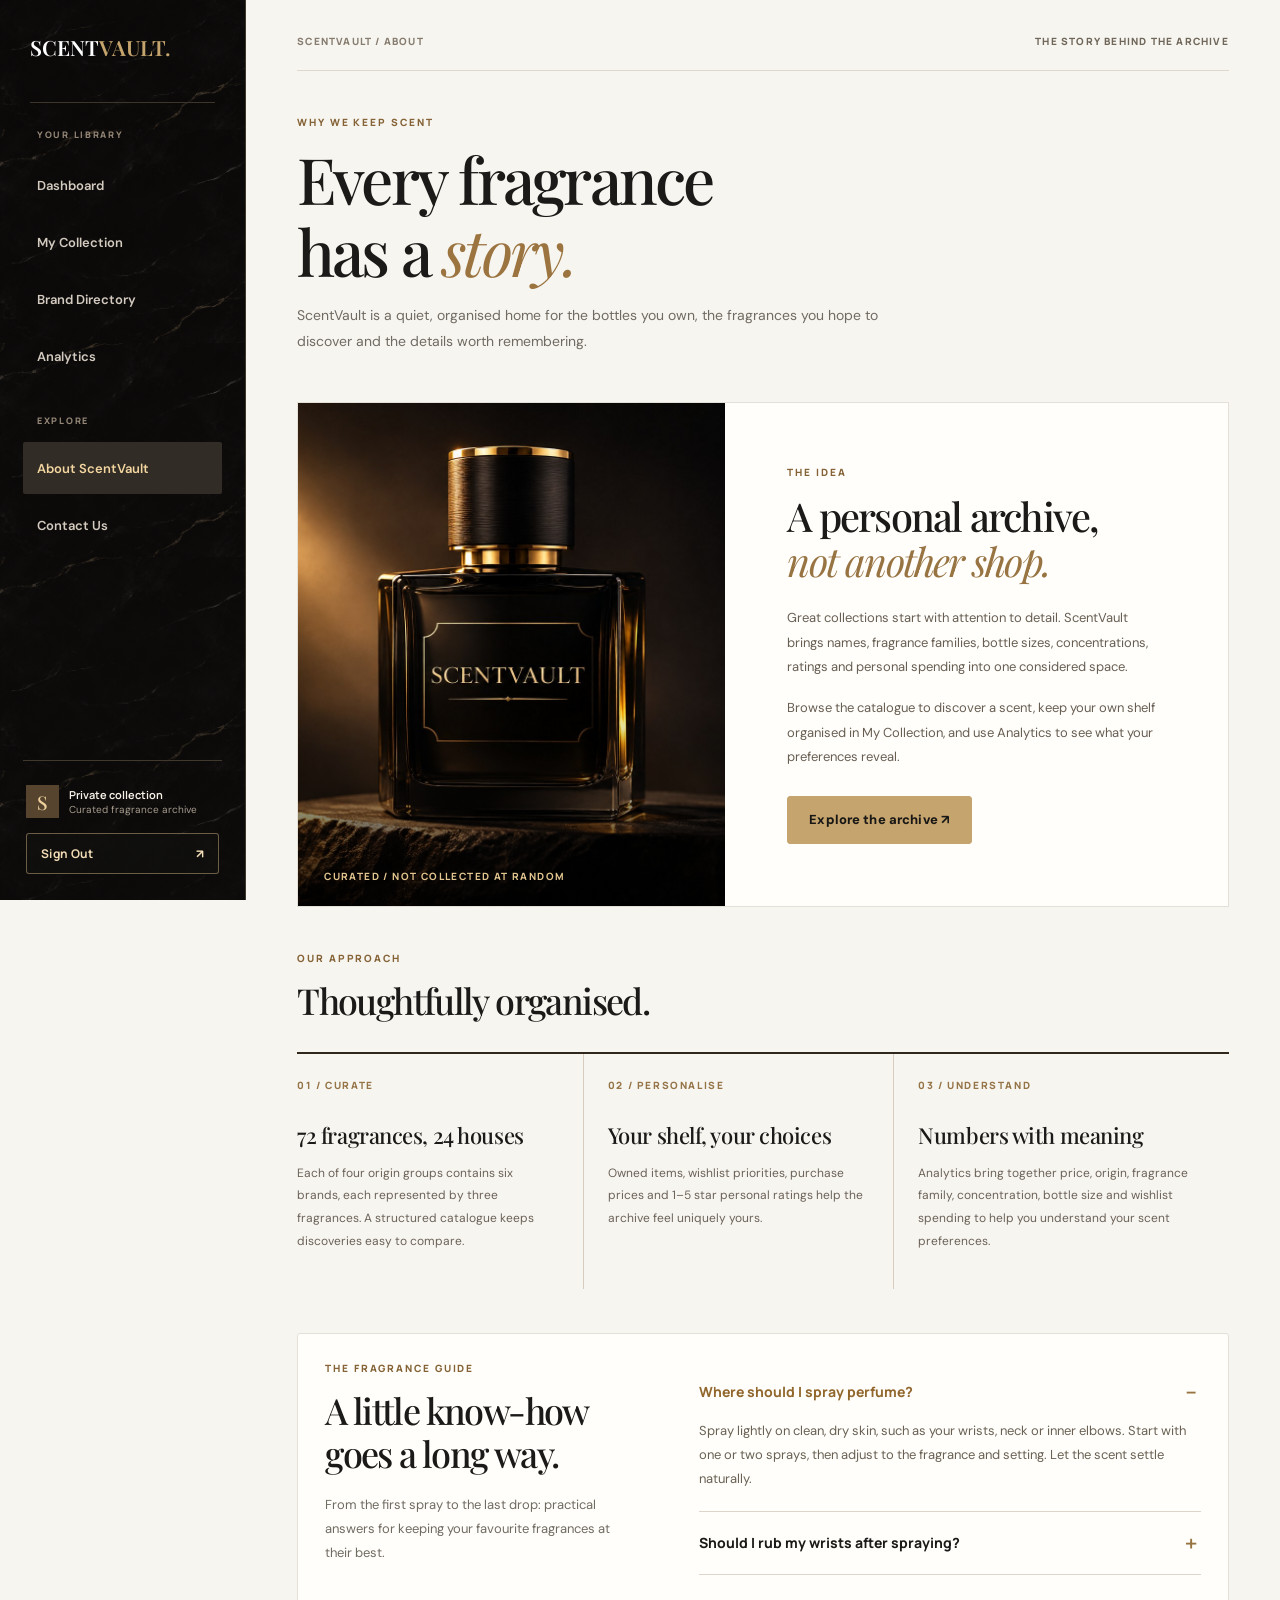
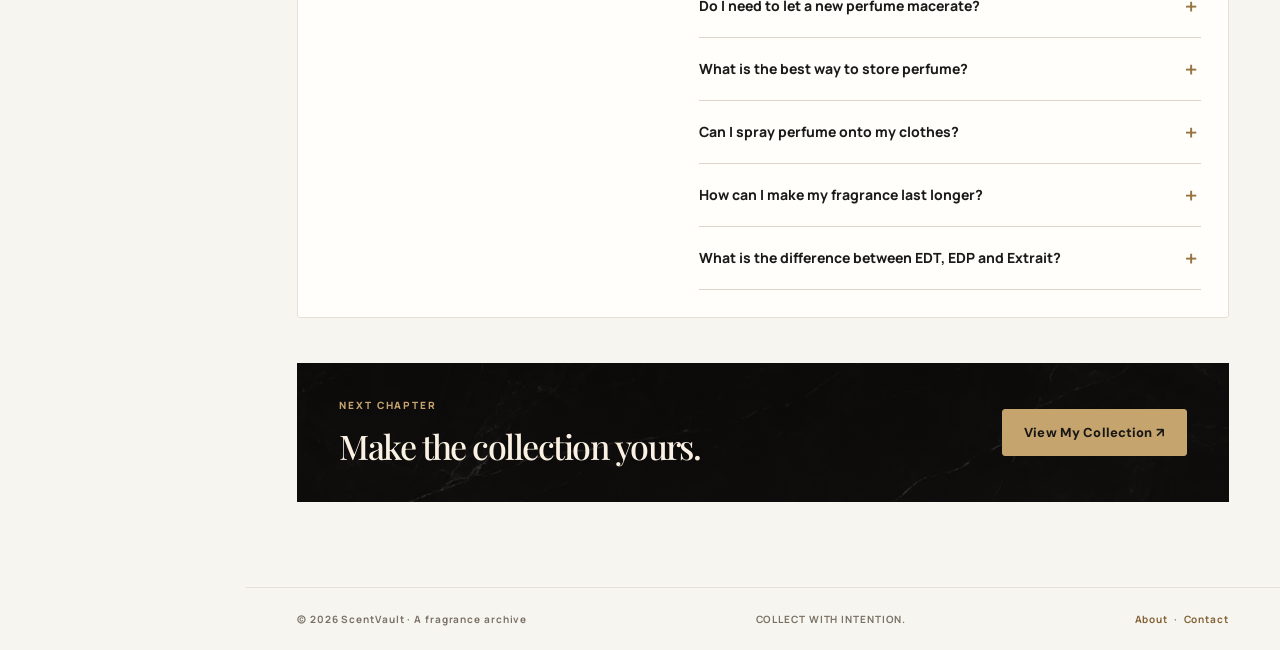
==== about.html @ b0b689ab "Fix GitHub Pages file structure." ====
<!doctype html>
<html lang="en">
<head>
  <meta charset="utf-8">
  <meta name="viewport" content="width=device-width, initial-scale=1">
  <meta name="description" content="Discover ScentVault, explore your fragrance collection and learn practical perfume care tips.">
  <meta name="theme-color" content="#1c1b19">
  <title>About ScentVault | A Personal Fragrance Archive</title>
  <link rel="icon" type="image/svg+xml" href="assets/favicon.svg">
  <link rel="preconnect" href="https://fonts.googleapis.com">
  <link rel="preconnect" href="https://fonts.gstatic.com" crossorigin>
  <link href="https://fonts.googleapis.com/css2?family=DM+Sans:wght@400;500;600;700&family=Manrope:wght@400;500;600;700;800&family=Playfair+Display:wght@400;500;600;700&display=swap" rel="stylesheet">
  <!-- Bootstrap 5: responsive grid, forms, spacing and accessibility utilities. -->
  <link href="css/vendor/bootstrap.min.css" rel="stylesheet">
  <link href="css/style.css?v=2.0-refined" rel="stylesheet">
</head>
<body><div id="siteHeader"></div><main class="site-main" id="main-content">
<div class="topline"><span>SCENTVAULT / ABOUT</span><span class="topline-right">THE STORY BEHIND THE ARCHIVE</span></div>
<header class="page-intro about-intro"><p class="eyebrow">WHY WE KEEP SCENT</p><h1>Every fragrance<br>has a <em>story.</em></h1><p class="muted">ScentVault is a quiet, organised home for the bottles you own, the fragrances you hope to discover and the details worth remembering.</p></header>
<section class="about-editorial" aria-labelledby="aboutMission"><div class="about-photo"><img src="assets/images/scentvault-branded-bottle.jpg" alt="Black luxury perfume bottle with the SCENTVAULT gold insignia" loading="lazy"><span>CURATED / NOT COLLECTED AT RANDOM</span></div><div class="about-story"><p class="eyebrow">THE IDEA</p><h2 id="aboutMission">A personal archive,<br><em>not another shop.</em></h2><p>Great collections start with attention to detail. ScentVault brings names, fragrance families, bottle sizes, concentrations, ratings and personal spending into one considered space.</p><p>Browse the catalogue to discover a scent, keep your own shelf organised in My Collection, and use Analytics to see what your preferences reveal.</p><a href="collection.html#catalogue" class="btn btn-gold">Explore the archive ↗</a></div></section>
<section class="section-space" aria-labelledby="methodHeading"><div class="section-heading"><div><p class="eyebrow">OUR APPROACH</p><h2 id="methodHeading">Thoughtfully organised.</h2></div></div><div class="method-grid"><article><span>01 / CURATE</span><h3>72 fragrances, 24 houses</h3><p>Each of four origin groups contains six brands, each represented by three fragrances. A structured catalogue keeps discoveries easy to compare.</p></article><article><span>02 / PERSONALISE</span><h3>Your shelf, your choices</h3><p>Owned items, wishlist priorities, purchase prices and 1–5 star personal ratings help the archive feel uniquely yours.</p></article><article><span>03 / UNDERSTAND</span><h3>Numbers with meaning</h3><p>Analytics bring together price, origin, fragrance family, concentration, bottle size and wishlist spending to help you understand your scent preferences.</p></article></div></section>
<!-- Practical fragrance-care FAQ: native details/summary supports mouse, touch and keyboard. -->
<section class="section-space" aria-labelledby="faqHeading">
  <article class="surface-card about-faq">
    <div class="faq-intro">
      <p class="eyebrow">THE FRAGRANCE GUIDE</p>
      <h2 id="faqHeading">A little know-how goes a long way.</h2>
      <p class="muted faq-description">From the first spray to the last drop: practical answers for keeping your favourite fragrances at their best.</p>
    </div>
    <div class="faq-items">
      <details name="scentvault-faq" open><summary>Where should I spray perfume?</summary><p>Spray lightly on clean, dry skin, such as your wrists, neck or inner elbows. Start with one or two sprays, then adjust to the fragrance and setting. Let the scent settle naturally.</p></details>
      <details name="scentvault-faq"><summary>Should I rub my wrists after spraying?</summary><p>No need. Let the fragrance air-dry instead of rubbing your wrists together. This is a simple way to enjoy how the notes develop on your skin.</p></details>
      <details name="scentvault-faq"><summary>Do I need to let a new perfume macerate?</summary><p>Usually not. Maceration is generally a controlled step during perfume production, not something every finished bottle needs at home. Resting a bottle is optional and does not guarantee stronger projection or longer wear.</p></details>
      <details name="scentvault-faq"><summary>What is the best way to store perfume?</summary><p>Keep the bottle tightly closed in a cool, dry and dark place, such as a drawer or wardrobe. Avoid direct sunlight, hot cars, bathroom humidity and frequent temperature changes.</p></details>
      <details name="scentvault-faq"><summary>Can I spray perfume onto my clothes?</summary><p>You can, but test an inconspicuous area first. Some formulas can stain fabrics, so avoid spraying delicate materials such as silk or leather. Follow the garment care instructions.</p></details>
      <details name="scentvault-faq"><summary>How can I make my fragrance last longer?</summary><p>Apply an unscented moisturiser first, allow it to absorb, then spray your usual pulse points. Wear time varies with the formula, your skin and the weather, so reapply sparingly if needed.</p></details>
      <details name="scentvault-faq"><summary>What is the difference between EDT, EDP and Extrait?</summary><p>These names generally indicate different fragrance concentrations. An Eau de Parfum or Extrait is not automatically better or longer-lasting than every Eau de Toilette; the full formula and how it wears on your skin matter too.</p></details>
    </div>
  </article>
</section>
<section class="about-cta"><div><p class="eyebrow text-gold">NEXT CHAPTER</p><h2>Make the collection yours.</h2></div><a class="btn btn-gold" href="collection.html#owned">View My Collection ↗</a></section>
</main><div id="siteFooter"></div><script src="js/data.js?v=2.0-refined"></script><script src="js/app.js?v=2.0-refined"></script></body></html>
---- css/style.css ----
/* SCENTVAULT 1.3 — editorial interface built on Bootstrap 5.
   Design language: restrained ink, warm paper, brushed gold, strong typography.
   Desktop uses left-aligned directory navigation; mobile uses a reversible drawer.
   Breakpoints: 1200 (dense tables), 992 (sidebar), 680 (mobile cards). */
:root {
  --ink:#1b1a18; --ink-soft:#302b25; --paper:#f7f5f0; --surface:#fffefa;
  --gold:#c5a46d; --gold-dark:#856337; --gold-light:#ead8b4;
  --line:#e5e0d7; --muted:#706b62; --black:#171615;
  --serif:'Playfair Display',Georgia,serif;
  --sans:'DM Sans',Arial,sans-serif;
  --narrow:'Manrope','DM Sans',Arial,sans-serif;
  --sidebar:246px;
}
*,*::before,*::after {box-sizing:border-box}
html {scroll-behavior:smooth}
body {background:var(--paper);color:var(--ink);font:400 15px/1.6 var(--sans);margin:0;min-height:100vh}
::selection {background:#d6bc89;color:#161412}
h1,h2,h3,h4,p {margin-top:0}
h1,h2 {font-family:var(--serif);font-weight:500;letter-spacing:-.045em}
h3,h4 {font-family:var(--narrow);font-weight:750;letter-spacing:-.02em}
a {color:inherit;text-decoration:none}
a:hover {color:var(--gold-dark)}
button,input,select {font:inherit}
button {cursor:pointer}
img {max-width:100%}
:focus-visible {outline:3px solid var(--gold-dark)!important;outline-offset:3px}
.muted {color:var(--muted)!important}
.eyebrow {font:800 10px/1.5 var(--narrow);letter-spacing:.19em;color:var(--gold-dark);text-transform:uppercase;margin-bottom:13px}
.text-gold {color:var(--gold)}
.small {font-size:12px!important}
.brand {font:600 24px/1.1 var(--serif);letter-spacing:.045em;white-space:nowrap;color:var(--ink)}
.brand span,.brand i {color:var(--gold);font-style:normal}
.brand-light {color:#f9f5ea}
.btn-gold {background:var(--gold)!important;border:1px solid var(--gold)!important;color:#181715!important;border-radius:3px;padding:13px 21px;font-weight:800;font-size:13px;letter-spacing:.01em;transition:background .2s,transform .2s}
.btn-gold:hover {background:#dfc38e!important;transform:translateY(-1px)}
.btn-gold span {margin-left:18px}
.lux-input,.form-control,.form-select {background:#fff!important;border:1px solid #d8d1c6!important;border-radius:3px!important;color:var(--ink)!important;padding:12px 14px!important;font-size:13px!important;min-height:46px;box-shadow:none!important}
.lux-input::placeholder {color:#9b9489}
.lux-input:focus,.form-control:focus,.form-select:focus {border-color:var(--gold-dark)!important;box-shadow:0 0 0 3px rgba(197,164,109,.22)!important}
.form-label {font:800 10px/1.3 var(--narrow);color:#544c42;letter-spacing:.07em;display:block;margin-bottom:8px;text-transform:uppercase}
.text-link {font:750 12px/1.2 var(--narrow);color:var(--gold-dark)}
.text-link:hover {text-decoration:underline;color:#5d441f}

/* ---- Login: restrained editorial split; local original product photography ---- */
.login-body {background:var(--paper)}
.login-layout {display:grid;grid-template-columns:49% 51%;min-height:100dvh}
.login-visual {position:relative;background:#171512;color:#fff;min-height:680px;isolation:isolate;overflow:hidden;display:flex;justify-content:space-between;flex-direction:column;padding:38px clamp(28px,5.1vw,80px)}
.login-photograph {position:absolute;inset:0;width:100%;height:100%;object-fit:cover;object-position:49% 51%;z-index:-2}
.visual-shade {position:absolute;inset:0;z-index:-1;background:linear-gradient(180deg,rgba(12,11,10,.58),rgba(12,11,10,.02) 29%,rgba(12,11,10,.2) 62%,rgba(12,11,10,.94) 100%)}
.login-brand {font-size:25px;color:#fff;align-self:flex-start}
.login-brand:hover {color:#fff}
.login-visual-copy {max-width:540px;margin-top:auto;padding-top:330px}
.login-visual-copy .light-label {color:#e1c794}
.login-visual-copy h1 {font-size:clamp(43px,5.4vw,76px);line-height:1.08;letter-spacing:-.056em;margin-bottom:19px;text-shadow:0 3px 26px rgba(0,0,0,.25)}
.login-visual-copy h1 em {font-weight:400;color:#e8d3ac}
.login-visual-copy p:last-child {color:#e9e0d1;font-size:14px;margin:0}
.visual-footer {color:#d8cdbb;font:750 9px var(--narrow);letter-spacing:.17em;margin-top:47px}
.login-form-panel {display:flex;align-items:center;justify-content:center;padding:65px clamp(26px,7vw,110px);background:#f9f7f3}
.login-form-wrap {width:100%;max-width:420px}
.form-edition {display:block;text-align:right;font:800 10px var(--narrow);letter-spacing:.16em;color:#706453;margin-bottom:74px}
.login-form-wrap h2 {font-size:clamp(38px,3.8vw,60px);line-height:1.12;margin-bottom:16px}
.login-subtitle {color:#6a645b;line-height:1.8;max-width:330px;margin-bottom:35px;font-size:14px}
.password-field {position:relative}
.password-field input {padding-right:74px!important}
.show-password {border:0;background:transparent;color:#80602f;font:800 11px var(--narrow);position:absolute;right:13px;top:50%;transform:translateY(-50%)}
.login-submit {min-height:52px;margin-top:3px;display:flex;align-items:center;justify-content:space-between}
.auth-message {background:#fff0ec;border:1px solid #e6b4a6;color:#8b3125;padding:12px 14px;border-radius:4px;margin:0 0 19px;font-size:13px}

/* ---- Site shell with fixed left directory and accessible mobile drawer ---- */
.site-sidebar {position:fixed;top:0;left:0;bottom:0;width:var(--sidebar);background:var(--ink);color:#f7f2e7;z-index:90;display:flex;flex-direction:column;justify-content:space-between;padding:36px 23px 26px;border-right:1px solid #3f382e}
.sidebar-brand {display:block;font-size:21px;letter-spacing:0;color:#fff;margin-left:7px}
.sidebar-brand:hover {color:#fff}
.sidebar-divider {height:1px;background:#3d352a;margin:43px 7px 26px}
.side-kicker {font:800 9px var(--narrow);color:#958777;letter-spacing:.19em;margin:0 14px 18px}
.side-navigation {display:grid;gap:4px}
.side-link {display:flex;align-items:center;min-height:52px;gap:16px;color:#d4cbc0;padding:12px 14px;border-radius:2px;font:600 13px var(--sans);position:relative;transition:background .15s,color .15s}
.side-link:hover {background:#2b2824;color:#fff}
.side-link.active {color:#f3d6a0;background:#312c25}
.nav-index {font:750 10px var(--narrow);color:#a99981;letter-spacing:.08em}
.side-link.active .nav-index {color:#d6b473}
.active-rule {margin-left:auto;height:17px;width:2px;background:var(--gold)}
.sidebar-bottom {display:flex;align-items:center;gap:10px;border-top:1px solid #42392e;padding:24px 3px 0}
.side-monogram {width:33px;height:33px;display:grid;place-items:center;flex-shrink:0;background:#56442f;color:#efd29d;font:500 19px var(--serif)}
.sidebar-profile {min-width:0;display:grid;line-height:1.5}
.sidebar-profile strong {font:650 11px var(--narrow);white-space:nowrap}
.sidebar-profile small {font-size:10px;color:#a69b8c;white-space:nowrap}
.sidebar-exit {margin-left:auto;color:#e1c28c;font-size:18px}
.mobile-topbar {display:none}
.sidebar-backdrop[hidden] {display:none!important}
.skip-link {position:fixed;top:-80px;left:20px;background:#fff;border:2px solid var(--gold-dark);padding:12px;z-index:300}
.skip-link:focus {top:12px}
.site-main {margin-left:var(--sidebar);padding:34px clamp(26px,4vw,68px) 40px;min-height:calc(100vh - 70px);max-width:none}
.site-main>section,.site-main>header,.site-main>.topline,.site-main>.tab-bar,.site-main>.list-meta,.site-main>.directory-header,.site-main>.directory-filter,.site-main>.brand-list,.site-main>#collectionResults,.site-main>#collectionPagination,.site-main>.section-footnote {max-width:1440px}
.topline {display:flex;justify-content:space-between;align-items:center;border-bottom:1px solid #ddd7cd;padding-bottom:22px;margin-bottom:26px;gap:12px;font:800 10px var(--narrow);letter-spacing:.12em;color:#867c6f}
.topline-right {color:#70675b}
.sv-footer {margin-left:var(--sidebar);padding:24px clamp(26px,4vw,68px);display:flex;justify-content:space-between;gap:18px;flex-wrap:wrap;color:#7a7166;border-top:1px solid var(--line);font:700 10px var(--narrow);letter-spacing:.09em}
.sv-footer a {color:#826135}

/* ---- Pages / editorial hierarchy ---- */
.page-intro {padding:18px 0 20px;max-width:850px!important}
.page-intro h1 {font-size:clamp(43px,5vw,77px);line-height:1.12;margin-bottom:17px}
.page-intro p:last-child {font-size:14px;line-height:1.8;max-width:630px}
.heading-dot {color:var(--gold)}
.section-space {margin:44px 0 0}
.section-heading {display:flex;align-items:flex-end;justify-content:space-between;gap:22px;margin-bottom:22px}
.section-heading h2 {font-size:clamp(27px,2.8vw,42px);line-height:1.2;margin:0 0 8px}
.section-heading .muted {margin-bottom:0;font-size:13px}
.section-heading.compact {align-items:center;margin-bottom:16px}
.section-heading.compact h3 {font-size:17px;margin:0}
.data-tag {border:1px solid #d6c5a5;background:#f3ead9;padding:8px 11px;border-radius:2px;font:800 10px var(--narrow);letter-spacing:.11em;color:#856334;white-space:nowrap}
.surface-card {background:var(--surface);border:1px solid var(--line);padding:27px;border-radius:3px}

/* ---- Dashboard hero and KPIs ---- */
.hero-lux {position:relative;display:flex;align-items:center;min-height:397px;overflow:hidden;background:var(--black);color:#fff;isolation:isolate;border-radius:3px}
.hero-copy {padding:47px clamp(31px,5vw,64px);position:relative;z-index:2;width:65%}
.hero-copy h1 {font-size:clamp(39px,4vw,66px);line-height:1.1;margin-bottom:17px}
.hero-copy h1 em {font-weight:400;color:#ddbf86}
.hero-copy>p:not(.eyebrow) {color:#d5cdbf;font-size:13px;line-height:1.8;max-width:340px;margin-bottom:22px}
.hero-photo {position:absolute;inset:0 0 0 auto;width:49%;height:100%;object-fit:cover;object-position:49% 43%;z-index:0;opacity:.82}
.hero-lux::after {content:"";position:absolute;inset:0;background:linear-gradient(90deg,#171615 29%,rgba(23,22,21,.93) 53%,rgba(23,22,21,.18) 100%);z-index:1}
.hero-caption {position:absolute;right:22px;bottom:17px;color:#ddcaa9;font:800 9px var(--narrow);letter-spacing:.13em;z-index:2}
.catalogue-overview-strip {background:#eae0cf;display:flex;align-items:center;gap:17px;padding:17px 20px;border-left:3px solid var(--gold-dark);margin-top:14px;flex-wrap:wrap}
.catalogue-overview-strip span {font:850 9px var(--narrow);letter-spacing:.15em;color:#785d3c}
.catalogue-overview-strip strong {font:750 13px var(--narrow);color:#31291f;flex:1}
.catalogue-overview-strip a {font:800 11px var(--narrow);color:#6c4c25}
.kpi-grid {display:grid;grid-template-columns:repeat(4,minmax(0,1fr));border:1px solid var(--line);background:var(--surface);overflow:hidden;border-radius:3px}
.kpi-card {display:flex;flex-direction:column;padding:22px 22px 24px;min-height:125px;position:relative;border-right:1px solid var(--line);border-bottom:1px solid var(--line)}
.kpi-card:nth-child(4n) {border-right:0}
.kpi-card:nth-child(n+5) {border-bottom:0}
.kpi-card.kpi-dark {background:var(--ink);color:#fff}
.kpi-label {font:750 11px var(--narrow);color:#777066;padding-right:25px;margin-bottom:16px}
.kpi-value {font:700 clamp(18px,1.8vw,28px) var(--narrow);letter-spacing:-.035em;white-space:nowrap}
.kpi-icon {position:absolute;right:17px;top:19px;font:750 10px var(--narrow);color:#b7a58e}
.kpi-dark .kpi-label {color:#c5b7a3}
.kpi-dark .kpi-value {color:#f4e8d4}
.chart-panel {height:100%;min-height:380px}
.panel-heading>span {color:#a2814c;font:800 9px var(--narrow);letter-spacing:.13em}
.chart-panel h3 {font-size:18px;margin:11px 0 3px}
.chart-panel .muted {font-size:12px}
.chart-wrap {position:relative;height:265px;margin-top:22px}
.chart-empty {text-align:center;padding:25px;color:#6f675e}
.activity-panel {height:100%}
.recent-row {display:flex;align-items:center;gap:14px;padding:13px 0;border-bottom:1px solid #eee9e1}
.recent-row:last-child {border-bottom:0}
.tiny-bottle {display:grid;place-items:center;background:#eee5d6;color:#886a3a;min-width:40px;height:40px;font:24px var(--serif)}
.recent-row>div {min-width:0;flex:1;line-height:1.5}
.recent-row strong {font-size:12px;display:block;line-height:1.55}
.recent-row small {font-size:11px;color:#877d70;display:block}
.recent-price {font:750 12px var(--narrow);white-space:nowrap}
.priority-row {display:grid;grid-template-columns:1fr auto;gap:8px;padding:17px 0 5px;font-size:12px;font-weight:600}
.priority-row>span:nth-child(2) {color:#7a7060}
.priority-track {grid-column:1/-1;height:5px;background:#eee5d7;border-radius:8px;overflow:hidden}
.priority-fill {height:100%;background:#be9557;display:block}
.priority-fill.medium {background:#383430}
.priority-fill.low {background:#b7aa9a}

/* ---- Collection: restrained specimen cards, not repeated stock bottles ---- */
.tab-bar {display:flex;gap:0;border-bottom:1px solid #d8d0c3;margin:17px 0 17px;flex-wrap:wrap}
.tab-button {appearance:none;border:0;border-bottom:3px solid transparent;background:transparent;color:#706b63;padding:14px 22px;font:750 13px var(--narrow);margin-bottom:-1px}
.tab-button:first-child {padding-left:0}
.tab-button.active {color:var(--ink);border-color:var(--gold-dark)}
.tab-count {font-size:10px;color:#977c56;margin-left:5px}
.collection-tools {display:flex;align-items:flex-end;gap:10px;flex-wrap:wrap;padding:19px;margin-bottom:12px}
.tool-primary {flex:1 1 245px}
.tool-control {flex:1 1 145px}
.tool-last {display:flex;align-items:center;gap:10px;flex:0 0 auto;justify-content:space-between}
.filter-reset {border:1px solid #d6cdbf;border-radius:3px;color:#775733;background:#fff;padding:12px;font:800 11px var(--narrow);white-space:nowrap;height:46px}
.filter-reset:hover {background:#eee2cd}
.view-switch {display:inline-flex;border:1px solid #d6cdbf;background:#fff}
.view-switch button {background:transparent;border:0;color:#766e62;height:44px;width:39px;font-size:19px;line-height:1}
.view-switch button.active {background:var(--ink);color:#e8c88c}
.list-meta {display:flex;justify-content:space-between;gap:12px;flex-wrap:wrap;align-items:center;margin-bottom:17px}
.list-meta p {margin:0}
.list-meta span {color:#999081;font:800 9px var(--narrow);letter-spacing:.14em}
.perfume-grid {display:grid;grid-template-columns:repeat(3,minmax(0,1fr));gap:16px}
.perfume-card {display:flex;flex-direction:column;text-align:left;border:1px solid var(--line);background:#fffefa;border-radius:3px;padding:0;color:var(--ink);width:100%;min-width:0;transition:transform .2s,border-color .2s}
.perfume-card:hover {border-color:#af8b53;transform:translateY(-2px)}
.perfume-photo {position:relative;height:176px;display:flex;flex-direction:column;justify-content:space-between;overflow:hidden;padding:17px;background:#e8e0d3;color:#372f26}
.perfume-card:nth-child(4n+2) .perfume-photo {background:#d9d1c5}
.perfume-card:nth-child(4n+3) .perfume-photo {background:#eee8dc}
.perfume-card:nth-child(4n) .perfume-photo {background:#dcd0ba}
.specimen-overline {font:850 9px var(--narrow);letter-spacing:.15em;color:#7a6c58}
.specimen-monogram {font:500 99px/1 var(--serif);color:rgba(93,71,43,.27);letter-spacing:-.08em;text-align:right;position:absolute;bottom:-19px;right:23px}
.specimen-family {font:800 9px var(--narrow);letter-spacing:.08em;text-transform:uppercase;color:#6c5a46;position:relative}
.perfume-info {display:flex;flex-direction:column;padding:19px 20px 20px;flex:1}
.perfume-info .eyebrow {font-size:9px;margin:0 0 7px}
.perfume-info h3 {font:650 19px/1.35 var(--serif);margin:0 0 9px;min-height:52px;letter-spacing:-.028em}
.perfume-info p {font-size:11px;color:#756d61;margin:0 0 7px}
.perfume-info p.variant-line {color:#886b40;margin-bottom:16px}
.perfume-info>strong {font:800 16px var(--narrow);margin-top:auto}
.personal-stars {font-size:12px;color:#a67a30;letter-spacing:1px;margin-top:7px}
.provisional-label {margin-top:7px;font:750 9px var(--narrow);color:#856839;text-transform:uppercase;letter-spacing:.07em}
.table-scroll {overflow-x:auto}
.sv-table {border-collapse:collapse;width:100%;min-width:675px;font-size:12px}
.sv-table th {padding:15px 14px;background:#ede6dc;text-align:left;border-bottom:1px solid #d8cbb8;color:#615342;font:850 10px var(--narrow);letter-spacing:.08em;text-transform:uppercase;white-space:nowrap}
.sv-table td {padding:15px 14px;border-bottom:1px solid var(--line);vertical-align:middle;color:#39332c}
.sv-table tr:hover td {background:#f9f1e6}
.sv-table strong {font-size:12px}
.table-action {border:0;background:none;color:#866237;font:750 12px var(--narrow);white-space:nowrap}
.table-action:hover {text-decoration:underline}
.empty-list {padding:60px 25px;text-align:center}
.empty-list h3 {font-family:var(--serif);font-size:26px}
.catalogue-pagination {display:flex;justify-content:center;align-items:center;gap:20px;margin:25px 0;font-size:12px;color:#73695c;flex-wrap:wrap}
.pagination-buttons {display:flex;gap:8px}
.pagination-buttons button {border:1px solid #d9c7a9;padding:9px 14px;border-radius:2px;background:var(--surface);font:750 11px var(--narrow)}
.pagination-buttons button:disabled {opacity:.4;cursor:not-allowed}
.section-footnote {font-size:11px;line-height:1.75;color:#6a6055;margin-top:35px}
/* Native dialog supports Escape, backdrop click and keyboard focus. */
.detail-dialog {border:1px solid #d5c5af;padding:0;max-width:min(540px,calc(100vw - 30px));width:100%;max-height:min(90vh,850px);border-radius:3px;background:#fffdf9;color:#211e19;box-shadow:0 35px 130px rgba(15,13,9,.33)}
.detail-dialog::backdrop {background:rgba(9,8,7,.7)}
.detail-dialog-inner {padding:34px;position:relative}
.dialog-close {position:absolute;right:17px;top:15px;border:0;background:#eee5d6;width:37px;height:37px;border-radius:2px;font-size:21px;color:#6a5131}
.detail-specimen {margin:18px 0 24px;height:120px;background:#27231e;color:#edce92;padding:20px;display:flex;flex-direction:column;justify-content:space-between}
.detail-specimen span {font:800 9px var(--narrow);letter-spacing:.17em}
.detail-specimen strong {font:500 29px var(--serif)}
.detail-dialog h2 {font-size:35px;line-height:1.15;margin:0 30px 8px 0}
.detail-price {font:800 23px var(--narrow);color:#805b2a;margin:17px 0}
.detail-data {display:grid;grid-template-columns:repeat(2,minmax(0,1fr));gap:8px;margin:16px 0}
.detail-data div {display:flex;flex-direction:column;border:1px solid var(--line);padding:12px;min-width:0}
.detail-data strong {font:800 9px var(--narrow);letter-spacing:.07em;color:#766852;text-transform:uppercase;margin-bottom:6px}
.detail-data span {font-size:12px;overflow-wrap:anywhere}

/* ---- Brand directory: row-led typographic index instead of generic cards ---- */
.directory-intro {background:var(--ink);color:#fff;display:grid;grid-template-columns:repeat(3,minmax(0,1fr));padding:25px 32px;gap:20px;margin:6px 0 24px}
.directory-intro>div {display:flex;align-items:baseline;gap:14px}
.directory-intro strong {font:500 38px var(--serif);color:#e6ca95}
.directory-intro span {font:800 10px var(--narrow);letter-spacing:.13em;color:#eee1cb}
.directory-filter {display:grid;grid-template-columns:2fr 1fr;gap:14px;margin:0 0 36px}
.directory-header {display:flex;justify-content:space-between;align-items:baseline;border-bottom:2px solid #2a251e;padding-bottom:13px;margin-bottom:0}
.directory-header h2 {font-size:25px;margin:0}
.directory-header p {margin:0}
.brand-list {display:grid}
.brand-row {display:grid;grid-template-columns:50px minmax(0,1fr) 175px;gap:17px;padding:28px 6px 27px 0;border-bottom:1px solid #ded6c9;align-items:start}
.brand-row-index {color:#9c855c;font:700 13px var(--narrow);padding-top:9px}
.brand-row-main .eyebrow {margin-bottom:8px;font-size:9px}
.brand-row-main h3 {font:500 clamp(24px,2.7vw,36px)/1.2 var(--serif);letter-spacing:-.045em;margin-bottom:14px}
.brand-perfumes {display:flex;flex-wrap:wrap;gap:5px 13px;max-width:730px}
.brand-perfumes span {font-size:12px;color:#7d756a}
.brand-perfumes span:not(:last-child)::after {content:' ·';color:#bf995f;margin-left:8px}
.brand-row-meta {display:flex;align-items:flex-end;flex-direction:column;gap:7px;text-align:right}
.brand-row-meta>span {color:#958572;font:800 9px var(--narrow);letter-spacing:.08em}
.brand-row-meta strong {font:750 23px var(--narrow)}
.brand-row-meta small {font-size:11px;color:#8b7d69}
.brand-row-meta a {font:800 12px var(--narrow);color:#825c2d;margin-top:5px}
.brand-row-meta a:hover {text-decoration:underline}

/* ---- Seven purposeful analytics charts + two distinct tables ---- */
.analytics-summary {display:grid;grid-template-columns:repeat(4,minmax(0,1fr));gap:0;background:#fffefa;border:1px solid var(--line)}
.analytics-mini-stat {padding:24px;border-right:1px solid var(--line);display:flex;flex-direction:column;gap:9px}
.analytics-mini-stat:last-child {border-right:0}
.analytics-mini-stat span {font:750 11px var(--narrow);color:#777063}
.analytics-mini-stat strong {font:750 31px var(--narrow);letter-spacing:-.04em}
.chart-grid {display:grid;grid-template-columns:repeat(2,minmax(0,1fr));gap:16px}
.analytics-chart-grid .chart-panel-wide {grid-column:1/-1}
.analytics-chart-grid .chart-panel {min-height:365px}
.analytics-chart-grid .chart-wrap {height:250px}

@media(max-width:1199px){
  .site-main {padding-left:32px;padding-right:32px}
  .hero-copy {width:74%}
  .kpi-grid {grid-template-columns:repeat(2,minmax(0,1fr))}
  .kpi-card:nth-child(4n) {border-right:1px solid var(--line)}
  .kpi-card:nth-child(2n) {border-right:0}
  .kpi-card:nth-child(n+5) {border-bottom:1px solid var(--line)}
  .kpi-card:nth-child(n+7) {border-bottom:0}
  .perfume-grid {grid-template-columns:repeat(2,minmax(0,1fr))}
}
@media(max-width:991px){
  .site-main,.sv-footer {margin-left:0}
  .site-main {padding:29px 23px 40px}
  .mobile-topbar {display:flex;align-items:center;justify-content:space-between;background:#1b1a18;color:#fff;height:70px;padding:0 23px;position:relative;z-index:80}
  .mobile-topbar .brand {font-size:22px;color:#fff}
  .menu-toggle {border:1px solid #66563c;background:#2b2823;color:#f5d9a0;padding:7px 13px;font:750 12px var(--narrow)}
  .site-sidebar {transform:translateX(-105%);transition:transform .25s;z-index:120;box-shadow:12px 0 40px rgba(0,0,0,.18)}
  .site-sidebar.open {transform:translateX(0)}
  .sidebar-backdrop:not([hidden]) {display:block;position:fixed;inset:0;background:#100f0dc4;z-index:100}
  .login-layout {grid-template-columns:47% 53%}
  .login-visual {padding:27px}
  .form-edition {margin-bottom:40px}
  .login-form-panel {padding:45px 34px}
  .login-visual-copy h1 {font-size:clamp(40px,5.1vw,60px)}
}
@media(max-width:680px){
  .login-layout {display:flex;flex-direction:column}
  .login-visual {min-height:405px;padding:25px;}
  .login-photograph {object-position:50% 47%}
  .login-brand {font-size:22px}
  .login-visual-copy {padding-top:120px}
  .login-visual-copy h1 {font-size:39px}
  .visual-footer {font-size:8px;margin-top:15px}
  .login-form-panel {padding:37px 25px 54px}
  .form-edition {display:none}
  .login-form-wrap h2 {font-size:40px}
  .site-main {padding:23px 17px 36px}
  .topline {margin-bottom:18px;padding-bottom:16px}
  .topline-right {display:none}
  .hero-lux {min-height:390px;align-items:flex-end}
  .hero-photo {width:100%;height:100%;object-position:50% 32%;opacity:.64}
  .hero-lux::after {background:linear-gradient(0deg,#171615 10%,rgba(23,22,21,.9) 31%,rgba(23,22,21,.07) 100%)}
  .hero-copy {width:100%;padding:30px 25px 40px}
  .hero-copy h1 {font-size:38px}
  .hero-copy>p:not(.eyebrow) {font-size:12px;margin-bottom:13px}
  .hero-caption {display:none}
  .catalogue-overview-strip {gap:9px;padding:15px}
  .catalogue-overview-strip strong {flex:1 0 100%}
  .section-space {margin-top:34px}
  .section-heading {align-items:start;flex-direction:column;gap:8px}
  .section-heading.compact {flex-direction:row;align-items:center}
  .section-heading h2 {font-size:31px}
  .kpi-card {min-height:105px;padding:16px 13px}
  .kpi-label {font-size:10px}
  .kpi-value {font-size:18px}
  .kpi-icon {right:10px;top:14px}
  .chart-grid {grid-template-columns:1fr}
  .analytics-chart-grid .chart-panel-wide {grid-column:auto}
  .analytics-summary {grid-template-columns:repeat(2,minmax(0,1fr))}
  .analytics-mini-stat {padding:17px}
  .analytics-mini-stat:nth-child(2) {border-right:0}
  .analytics-mini-stat:nth-child(-n+2) {border-bottom:1px solid var(--line)}
  .analytics-mini-stat strong {font-size:25px}
  .page-intro h1 {font-size:43px}
  .page-intro p:last-child {font-size:13px}
  .tab-button {font-size:11px;padding:14px 10px}
  .tab-count {font-size:9px;margin-left:2px}
  .collection-tools {padding:13px}
  .tool-primary {flex-basis:100%}
  .tool-control {flex:1 1 calc(50% - 8px)}
  .tool-last {flex:1 1 100%}
  .perfume-grid {grid-template-columns:repeat(2,minmax(0,1fr));gap:9px}
  .perfume-photo {height:145px;padding:12px}
  .specimen-monogram {font-size:78px;right:15px}
  .perfume-info {padding:13px}
  .perfume-info h3 {font-size:15px;min-height:40px}
  .perfume-info p {font-size:10px}
  .perfume-info>strong {font-size:13px}
  .directory-intro {padding:18px;gap:10px}
  .directory-intro>div {flex-direction:column;gap:2px}
  .directory-intro strong {font-size:31px}
  .directory-intro span {font-size:8px}
  .directory-filter {grid-template-columns:1fr;gap:10px}
  .brand-row {grid-template-columns:30px minmax(0,1fr);gap:10px 9px}
  .brand-row-meta {grid-column:2;align-items:flex-start;text-align:left;margin-top:5px}
  .brand-row-main h3 {font-size:25px}
  .brand-perfumes {gap:2px 6px}
  .brand-perfumes span {font-size:11px}
  .brand-perfumes span:not(:last-child)::after {margin-left:3px}
  .sv-footer {padding:22px 17px;font-size:9px}
  .detail-dialog-inner {padding:24px}
}
@media(max-width:380px){
  .perfume-grid {grid-template-columns:1fr}
  .perfume-photo {height:155px}
  .tab-button {padding:12px 7px}
  .hero-copy h1 {font-size:33px}
}
@media(prefers-reduced-motion:reduce){*,*::before,*::after{scroll-behavior:auto!important;transition:none!important;animation:none!important}}

/* --- ScentVault 1.4: interactive information architecture --- */
.side-group {position:relative}
.side-group-heading {display:flex;align-items:center;position:relative}
.side-group-heading .side-parent {flex:1;min-width:0;padding-right:3px}
.side-expand {width:32px;height:39px;border:0;background:transparent;color:#d6b87c;display:grid;place-items:center;font-size:20px;flex:0 0 auto;transition:transform .18s}
.side-expand:hover,.side-expand:focus-visible {background:#38322a}
.side-group.expanded .side-expand span {transform:rotate(180deg)}
.side-group.group-active>.side-group-heading {background:#312c25}
.side-submenu {padding:0 6px 8px 25px;border-left:1px solid #6d5536;margin:2px 0 8px 23px;display:grid;gap:3px}
.side-submenu[hidden] {display:none!important}
.side-submenu a {padding:9px 9px 9px 11px;display:flex;justify-content:space-between;gap:7px;align-items:center;font:600 12px var(--sans);color:#cfc6b7;border-radius:2px;transition:background .2s}
.side-submenu a small {color:#ae9b80;font:700 10px var(--narrow)}
.side-submenu a:hover,.side-submenu a.sub-active {background:#373025;color:#f4d7a1}
.extra-nav-title {display:block;margin:27px 14px 10px}
.site-sidebar {overflow-y:auto;scrollbar-width:thin;scrollbar-color:#524636 #1b1a18}
.sidebar-divider {margin-bottom:25px}
.sv-notice {position:fixed;bottom:25px;right:25px;max-width:min(390px,calc(100vw - 32px));background:#24211c;color:#fff5e2;padding:13px 18px;border-left:3px solid var(--gold);box-shadow:0 14px 40px rgba(0,0,0,.23);z-index:200;transform:translateY(130px);opacity:0;pointer-events:none;transition:transform .22s,opacity .22s;font:650 12px/1.5 var(--sans)}
.sv-notice.shown {transform:translateY(0);opacity:1}
.btn-outline-ink {border:1px solid #bba37f!important;background:transparent!important;color:#5b4324!important;border-radius:3px;padding:12px 18px;font:800 12px var(--narrow);transition:background .16s,color .16s}
.btn-outline-ink:hover {background:#f0e4d1!important;color:#241d15!important}
.btn-danger-outline {border:1px solid #d4afa6!important;background:transparent!important;color:#9d3d2d!important;border-radius:3px;padding:12px 18px;font:800 12px var(--narrow)}
.btn-danger-outline:hover {background:#f9ebe6!important}
.collection-action-bar {display:flex;justify-content:space-between;align-items:center;gap:16px;flex-wrap:wrap;margin:8px 0 16px}
.collection-action-bar>div:first-child {display:flex;gap:14px;align-items:center;flex-wrap:wrap}
.collection-action-bar .muted {margin:0}
.collection-action-buttons {display:flex;gap:8px;flex-wrap:wrap}
.collection-action-buttons .btn {font-size:11px;padding:11px 14px}
.form-field {margin-bottom:17px}
.form-field .form-label {margin-bottom:7px}
.form-grid-2 {display:grid;grid-template-columns:repeat(2,minmax(0,1fr));gap:15px}
.check-label {display:flex;align-items:center;gap:11px;margin:6px 0 18px;font:600 12px var(--sans);color:#5f554a}
.check-label input {accent-color:#a67938;width:17px;height:17px}
.edit-dialog {max-width:min(590px,calc(100vw - 30px))}
.edit-dialog .detail-dialog-inner {padding:34px}
.edit-dialog h2 {font:500 30px var(--serif);margin-bottom:9px}
.edit-dialog .auth-message {margin-bottom:15px}
.modal-actions {display:flex;justify-content:flex-end;gap:10px;flex-wrap:wrap;margin-top:12px}
.detail-actions {display:flex;flex-wrap:wrap;gap:8px;margin-top:25px}
.detail-actions .btn {font-size:11px;padding:10px 12px}
.compare-toolbar {display:flex;justify-content:space-between;align-items:center;gap:15px;flex-wrap:wrap;margin-bottom:14px;padding:11px 0}
.compare-toolbar p {margin:0;max-width:600px}
.compare-toolbar button:disabled {opacity:.5;cursor:not-allowed}
.compare-dialog {max-width:min(850px,calc(100vw - 20px))}
.compare-dialog .sv-table {min-width:550px}
.brand-selected {background:#f7ecd7}
.compare-check {display:flex;align-items:center;gap:8px;color:#5a4933;font:750 11px var(--narrow);cursor:pointer}
.compare-check input {accent-color:#9f783b;width:16px;height:16px}
.recent-row {transition:background .15s;color:inherit}
.recent-row:hover {background:#faf1e4;color:#7a542b}
.finder-panel {background:#211e1a;color:#f6f0e7;padding:37px clamp(24px,4vw,56px);display:grid;grid-template-columns:minmax(0,1fr) minmax(225px,330px);gap:25px 35px;position:relative;overflow:hidden}
.finder-panel::after {content:'S';position:absolute;right:-8px;top:-75px;font:320px/1 var(--serif);color:rgba(230,197,140,.035);pointer-events:none}
.finder-heading,.finder-form,.finder-results {position:relative;z-index:1}
.finder-heading h2 {font-size:clamp(27px,3.5vw,48px);line-height:1.2}
.finder-heading h2 em {font-weight:400;color:#e0c088}
.finder-heading>p:last-child {color:#d3c8b7;max-width:520px;font-size:13px;line-height:1.9}
.finder-form {display:flex;flex-direction:column;gap:11px}
.finder-form label {font:800 10px var(--narrow);letter-spacing:.12em;color:#d8bd8b}
.finder-form .btn {margin-top:8px}
.finder-results {grid-column:1/-1;border-top:1px solid #514737;padding-top:20px}
.finder-count {font:750 10px var(--narrow);letter-spacing:.12em;color:#cdb38a;text-transform:uppercase}
.finder-matches {display:grid;grid-template-columns:repeat(3,minmax(0,1fr));gap:8px}
.finder-matches a {background:#302a23;border:1px solid #524536;padding:13px;display:grid;gap:2px;position:relative;transition:border-color .2s,transform .2s}
.finder-matches a:hover {border-color:#d9b56e;color:#fff;transform:translateY(-2px)}
.finder-matches span {font:850 9px var(--narrow);text-transform:uppercase;letter-spacing:.1em;color:#c5a46d}
.finder-matches strong {font:500 18px var(--serif);color:#fff2dc;padding-right:14px}
.finder-matches small {font-size:10px;color:#d3c4b0}
.finder-matches b {position:absolute;right:12px;top:12px;color:#e6cb94}
/* Interactive analytics: deliberate, data-first visual grouping. */
.insight-controls {display:inline-flex;border:1px solid #d6cdbf;margin:3px 0 6px;background:#fffdf8;flex-wrap:wrap}
.insight-tab {border:0;border-right:1px solid #d6cdbf;background:transparent;color:#5f594d;padding:12px 17px;font:750 12px var(--narrow)}
.insight-tab:last-child {border-right:0}
.insight-tab.active,.insight-tab:hover {background:var(--ink);color:#f2d49a}
.insight-hint {color:#746a5b;font-size:12px;margin:8px 0 18px}
.advanced-chart-grid .chart-panel-wide {grid-column:1/-1}
.advanced-chart-grid .chart-panel {min-height:370px}
.advanced-chart-grid .chart-wrap {height:260px}
.insight-bottom {display:grid;grid-template-columns:repeat(2,minmax(0,1fr));gap:16px;margin-top:16px}
.insight-bottom h3 {font:600 22px/1.3 var(--serif);margin-bottom:9px}
.budget-label {display:flex;justify-content:space-between;gap:12px;margin:24px 0 7px;font-size:13px;color:#4c4237}
.budget-label strong {font:800 18px var(--narrow);color:#866030}
.form-range {width:100%;accent-color:#b68b4a;cursor:pointer}
.budget-track,.coverage-track {height:7px;background:#eae1d4;border-radius:12px;overflow:hidden}
.budget-track span,.coverage-track span {height:100%;background:#b28a4e;display:block;transition:width .18s}
.budget-data {display:grid;gap:0;margin-top:17px}
.budget-data>div {display:flex;justify-content:space-between;gap:12px;border-bottom:1px solid #ece6dd;padding:13px 0;font-size:12px}
.budget-data span {color:#71685d}.budget-data strong {text-align:right;color:#2f281e}
.coverage-row {margin:24px 0}
.coverage-row>div:first-child {display:flex;justify-content:space-between;gap:10px;margin-bottom:12px;align-items:center;font-size:12px;color:#65584b}
.coverage-row strong {font:750 17px var(--narrow);color:#221e19}
.coverage-row small {font-size:11px;color:#977d53;font-weight:600}
/* About page: editorial story and purposeful accordions. */
.about-intro h1 em,.contact-layout h2 em,.page-intro h1 em {font-weight:400;color:#9b7440}
.about-editorial {display:grid;grid-template-columns:minmax(230px,.85fr) minmax(0,1fr);align-items:stretch;min-height:430px;margin:12px 0 44px;background:#fffefb;border:1px solid var(--line)}
.about-photo {position:relative;min-height:360px;overflow:hidden;background:#1c1a17}
.about-photo img {position:absolute;inset:0;width:100%;height:100%;object-fit:cover}
.about-photo::after {content:'';position:absolute;inset:60% 0 0;background:linear-gradient(transparent,rgba(0,0,0,.83))}
.about-photo span {position:absolute;bottom:23px;left:26px;color:#e2c58f;z-index:1;font:750 10px var(--narrow);letter-spacing:.14em}
.about-story {padding:clamp(30px,5vw,62px);display:flex;flex-direction:column;align-items:flex-start;justify-content:center}
.about-story h2 {font-size:clamp(33px,3.1vw,49px);line-height:1.15;margin-bottom:22px}
.about-story h2 em {font-weight:400;color:#987443}
.about-story p:not(.eyebrow) {color:#685e52;font-size:13px;line-height:1.9}
.about-story .btn {margin-top:10px}
.method-grid {display:grid;grid-template-columns:repeat(3,minmax(0,1fr));border-top:2px solid #30271d;gap:0}
.method-grid article {padding:24px 24px 20px 0;border-right:1px solid #d8cdbd;margin-right:24px}
.method-grid article:last-child {border-right:0;margin-right:0}
.method-grid span {display:block;color:#957548;font:850 10px var(--narrow);letter-spacing:.16em;margin-bottom:28px}
.method-grid h3 {font:500 22px var(--serif);margin-bottom:12px}
.method-grid p {font-size:12px;line-height:1.9;color:#6b6258}
.about-faq {display:grid;grid-template-columns:1fr 1.5fr;gap:40px}
.about-faq h2 {font-size:36px}
.faq-items details {border-bottom:1px solid #ddd5c9;padding:16px 0}
/* Accessible, touch-friendly fragrance guide accordion. */
.faq-intro {align-self:start}
.faq-description {font-size:13px;line-height:1.85;max-width:300px;margin:18px 0 0}
.faq-items summary {font:750 14px/1.5 var(--narrow);cursor:pointer;padding:4px 34px 4px 0;position:relative;list-style:none;min-height:30px}
.faq-items summary::-webkit-details-marker {display:none}
.faq-items summary::after {content:'+';position:absolute;right:4px;top:0;color:#987443;font:500 22px/1.4 var(--sans)}
.faq-items details[open] summary::after {content:'−'}
.faq-items summary:hover {color:#91672d}
.faq-items details[open] summary {color:#91672d}
.faq-items p {font-size:13px;color:#6a6154;line-height:1.85;margin:12px 0 4px}
.about-cta {margin:45px 0;background:#25211b;color:#fff;padding:35px 42px;display:flex;align-items:center;justify-content:space-between;gap:20px}
.about-cta h2 {font-size:34px;margin:0;color:#faf1e2}
/* Contact page: validated, transparent copy-only workflow. */
.contact-layout {display:grid;grid-template-columns:minmax(250px,.78fr) minmax(0,1.22fr);align-items:stretch;gap:20px;margin:20px 0 42px}
.contact-aside {background:#231f1a;color:#f8f0e3;padding:clamp(27px,4vw,48px);display:flex;flex-direction:column}
.contact-aside h2 {font-size:clamp(33px,3.3vw,49px);line-height:1.2;margin-bottom:23px}
.contact-aside h2 em {color:#e5c98f}
.contact-aside>p:not(.eyebrow) {font-size:13px;line-height:1.9;color:#c4b9a8;margin-bottom:25px}
.contact-topic {padding:16px 0;border-top:1px solid #514435;font:850 10px var(--narrow);color:#c6a775;letter-spacing:.13em}
.contact-topic span {font:600 13px var(--sans);letter-spacing:0;color:#f2e5d2;margin-left:19px}
.contact-aside .contact-aside-note {margin-top:auto;padding-top:34px;font-size:11px!important;color:#bcae9b!important}
.contact-form-card {padding:clamp(25px,3vw,43px)}
.contact-form-card h2 {font-size:35px;margin-bottom:27px}
.contact-form-card textarea {resize:vertical;min-height:134px}
.char-counter {font:750 10px var(--narrow);color:#887b6a;text-align:right;margin-top:7px}
.contact-buttons {display:flex;gap:10px;flex-wrap:wrap;margin-top:10px}
.prepared-message {margin-top:29px;border-top:2px solid #d1b27b;padding-top:22px}
.prepared-message h3 {font:500 25px var(--serif)}
.prepared-message pre {font:12px/1.65 var(--sans);color:#4e4337;background:#f3eee5;border:1px solid #e3d8c8;white-space:pre-wrap;overflow-wrap:anywhere;padding:15px;max-height:320px;overflow:auto}
@media(max-width:1120px){.finder-matches {grid-template-columns:repeat(2,minmax(0,1fr))}}
@media(max-width:991px){.side-submenu {padding-bottom:12px}.site-sidebar {padding-top:29px}}
@media(max-width:760px){
  .finder-panel {grid-template-columns:1fr;padding:27px 23px;gap:22px}
  .finder-matches {grid-template-columns:1fr}
  .finder-results {grid-column:1}
  .insight-bottom {grid-template-columns:1fr}
  .about-editorial {grid-template-columns:1fr}
  .about-photo {min-height:290px}
  .about-story {padding:28px}
  .method-grid {grid-template-columns:1fr}
  .method-grid article {border-right:0;border-bottom:1px solid #d8cdbd;margin-right:0;padding:24px 0}
  .about-faq {grid-template-columns:1fr;gap:12px}
  .contact-layout {grid-template-columns:1fr}
  .contact-aside {min-height:370px}
}
@media(max-width:520px){
  .collection-action-bar {align-items:flex-start}
  .collection-action-buttons {width:100%}
  .collection-action-buttons .btn {flex:1}
  .form-grid-2 {grid-template-columns:1fr;gap:0}
  .insight-controls {display:flex;width:100%}
  .insight-tab {flex:1;padding:12px 7px;font-size:10px}
  .about-cta {flex-direction:column;align-items:flex-start;padding:27px}
  .about-cta h2 {font-size:29px}
  .contact-form-card h2 {font-size:29px}
  .compare-dialog .detail-dialog-inner {padding:22px 13px}
  .sv-notice {bottom:12px;right:12px}
}

/* ---- Navigation refinement: no numeric indices or decorative dropdown arrows. ---- */
.site-sidebar .side-navigation {gap:5px;}
.site-sidebar .side-parent {display:flex;width:100%;text-align:left;cursor:pointer;border:0;border-radius:2px;background:transparent;color:#d4cbc0;font:600 13px var(--sans);padding:12px 14px;min-height:52px;}
.site-sidebar .side-parent:hover,
.site-sidebar .side-parent:focus-visible,
.site-sidebar .side-group.expanded>.side-parent {background:#2b2824;color:#fff;}
.site-sidebar .side-parent.active,
.site-sidebar .side-group.group-active>.side-parent {background:#312c25;color:#f3d6a0;}
.site-sidebar .side-link:focus-visible,
.site-sidebar .side-submenu a:focus-visible {outline:2px solid #d6b473;outline-offset:2px;}
.site-sidebar .side-submenu {padding-left:14px;margin-left:14px;}
.site-sidebar .side-submenu a {justify-content:flex-start;}
/* Only meaningful totals appear in page content, not numbering beside navigation items. */
.brand-row {grid-template-columns:minmax(0,1fr) 175px;}
@media(max-width:680px){.brand-row {grid-template-columns:minmax(0,1fr)}.brand-row-meta {grid-column:1;}}
[id="overview"],[id="fragrance-insights"],[id="financial-insights"],[id="catalogue-insights"],#brandResults {scroll-margin-top:22px;}

/* Phase 1.5 | Local product photography, no remote requests or synthetic product shots.
   The fallback text remains visible if an image file has not been added to the ZIP. */
.perfume-photo:has(.sv-photo) {padding:0!important;background:#fff!important;display:block}
.sv-photo {position:relative;display:flex;width:100%;height:100%;min-height:100px;background:#fff;align-items:center;justify-content:center;overflow:hidden;isolation:isolate}
.sv-photo__fallback {display:flex;flex-direction:column;align-items:center;justify-content:center;gap:6px;padding:10px 16px;text-align:center;color:#857968;max-width:100%;height:100%;}
.sv-photo__fallback > span {font:700 9px var(--narrow, sans-serif);letter-spacing:.18em;color:#b7a48b}
.sv-photo__fallback strong {font:600 clamp(15px,2vw,24px)/1.25 var(--serif, Georgia, serif);color:#5f5040;overflow-wrap:anywhere}
.sv-photo__fallback small {font:500 11px/1.35 var(--narrow,sans-serif);color:#8e8378;max-width:210px;overflow-wrap:anywhere}
.sv-photo__image {position:absolute;inset:0;width:100%;height:100%;object-fit:contain;padding:10px;background:#fff;opacity:0;transition:opacity .2s ease}
.sv-photo.has-image .sv-photo__image {opacity:1}
.sv-photo--card {height:176px;min-height:176px}
.sv-photo--detail {height:270px;min-height:270px}
.detail-specimen.detail-photo {display:block;padding:0;background:#fff;min-height:270px;border:1px solid #ebe3d7}
.sv-photo--thumb {width:54px;height:60px;min-height:60px;flex:0 0 54px;border:1px solid #eee9e1}
.sv-photo--thumb .sv-photo__fallback span,.sv-photo--thumb .sv-photo__fallback small {display:none}
.sv-photo--thumb .sv-photo__fallback strong {font:600 10px/1.2 var(--serif,Georgia,serif)}
.sv-photo--thumb .sv-photo__image {padding:3px}
.table-fragrance {display:flex;align-items:center;gap:12px;min-width:150px}
.sv-photo--recent {min-width:46px;width:46px;height:52px;min-height:52px;flex:0 0 46px;border:1px solid #eee6dc}
.sv-photo--recent .sv-photo__fallback span,.sv-photo--recent .sv-photo__fallback small {display:none}
.sv-photo--recent .sv-photo__fallback strong {font:600 10px/1.15 var(--serif,Georgia,serif)}
.sv-photo--recent .sv-photo__image {padding:2px}
.sv-photo--mini {width:42px;height:50px;min-height:50px;flex:0 0 42px;border:1px solid #eee6dc}
.sv-photo--mini .sv-photo__fallback span,.sv-photo--mini .sv-photo__fallback small {display:none}
.sv-photo--mini .sv-photo__fallback strong {font:600 9px/1.2 var(--serif,Georgia,serif)}
.sv-photo--mini .sv-photo__image {padding:2px}
@media (max-width: 680px){.sv-photo--card {height:160px;min-height:160px}.sv-photo--detail {height:220px;min-height:220px}.table-fragrance {gap:7px}}
@media (prefers-reduced-motion:reduce){.sv-photo__image{transition:none}}


/* Phase 1.5 — Black marble accents.
   Marble stays on existing dark surfaces only, keeping the overall
   black / ivory / gold balance and preserving contrast for readability.
   Local WebP asset: no internet connection needed. */
:root { --sv-marble: url('../assets/images/black-marble.webp'); }

/* Subtle natural stone on the left navigation; text remains readable. */
.site-sidebar {
  background-color: #191816;
  background-image: linear-gradient(rgba(16,14,13,.60),rgba(16,14,13,.68)),var(--sv-marble);
  background-size: 155% auto;
  background-position: 42% center;
}

/* A few deliberate dark surfaces carry the same material language. */
.finder-panel {
  background-color:#211e1a;
  background-image:linear-gradient(rgba(20,18,17,.58),rgba(20,18,17,.68)),var(--sv-marble);
  background-size: 145% auto;
  background-position: center 48%;
}
.kpi-card.kpi-dark {
  background-color:#1d1b19;
  background-image:linear-gradient(rgba(18,17,16,.60),rgba(18,17,16,.60)),var(--sv-marble);
  background-size: 150% auto;
  background-position:center;
}
.about-cta,.contact-aside {
  background-color:#221f1c;
  background-image:linear-gradient(rgba(19,17,16,.56),rgba(19,17,16,.66)),var(--sv-marble);
  background-size: 150% auto;
  background-position:center;
}

/* Login bottle art and dashboard bottle photo are intentionally unchanged.
   No marble behind text-heavy data tables, filters, or catalogue cards. */


/* Phase 1.5 — refined dashboard hero composition + sign-out control.
   The local black-marble photograph sits behind the branded bottle.
   Layered, progressive alpha fades avoid a harsh rectangle at the photo boundary. */
.sidebar-bottom {flex-wrap:wrap;row-gap:15px;}
.sidebar-profile {flex:1;}
.sidebar-signout {
  display:flex;align-items:center;justify-content:space-between;gap:12px;
  width:100%;border:1px solid rgba(223,194,140,.44);background:rgba(21,20,18,.52);
  color:#f3ddb6;padding:11px 14px;border-radius:3px;
  font:700 12px var(--narrow);letter-spacing:.025em;
  transition:background-color .35s ease,border-color .35s ease,color .35s ease,transform .35s ease;
}
.sidebar-signout:hover,.sidebar-signout:focus-visible {
  background:#ae874b;color:#12100f;border-color:#e2c28b;transform:translateY(-1px);
}
.hero-lux {
  background-color:#141312;
  background-image:linear-gradient(90deg,rgba(15,14,13,.36),rgba(15,14,13,.43)),url('../assets/images/black-marble.webp');
  background-position:center,center 48%;
  background-size:cover,cover;
}
.hero-lux::before {
  content:"";position:absolute;inset:0;z-index:0;pointer-events:none;
  background:linear-gradient(105deg,rgba(12,11,10,.34) 0%,transparent 48%,rgba(12,11,10,.18) 100%);
}
.hero-lux .hero-photo {
  width:64%;z-index:1;opacity:.96;object-fit:cover;object-position:49% 42%;
  -webkit-mask-image:linear-gradient(90deg,transparent 0%,rgba(0,0,0,.10) 16%,rgba(0,0,0,.55) 33%,#000 56%);
  mask-image:linear-gradient(90deg,transparent 0%,rgba(0,0,0,.10) 16%,rgba(0,0,0,.55) 33%,#000 56%);
  transition:opacity .85s ease,transform 1.15s cubic-bezier(.22,1,.36,1);
  transform:scale(1.005);
}
.hero-lux::after {
  background:linear-gradient(90deg,rgba(17,16,15,.72) 0%,rgba(17,16,15,.59) 32%,rgba(17,16,15,.24) 59%,rgba(17,16,15,.04) 100%);
  transition:opacity .75s ease;
}
.hero-lux .hero-copy,.hero-lux .hero-caption {z-index:3;}
@media (hover:hover) and (prefers-reduced-motion:no-preference) {
  .hero-lux:hover .hero-photo {transform:scale(1.035);opacity:1;}
}
@media(max-width:680px){
  .hero-lux {background-position:center,60% center;}
  .hero-lux .hero-photo {width:100%;height:100%;opacity:.80;object-position:50% 30%;
    -webkit-mask-image:linear-gradient(180deg,#000 0%,#000 38%,rgba(0,0,0,.65) 62%,transparent 96%);
    mask-image:linear-gradient(180deg,#000 0%,#000 38%,rgba(0,0,0,.65) 62%,transparent 96%);
  }
  .hero-lux::after {background:linear-gradient(0deg,rgba(17,16,15,.94) 0%,rgba(17,16,15,.83) 33%,rgba(17,16,15,.26) 75%,rgba(17,16,15,.08) 100%);}
}
@media(prefers-reduced-motion:reduce){.hero-lux .hero-photo,.hero-lux::after,.sidebar-signout {transition:none;transform:none;}}
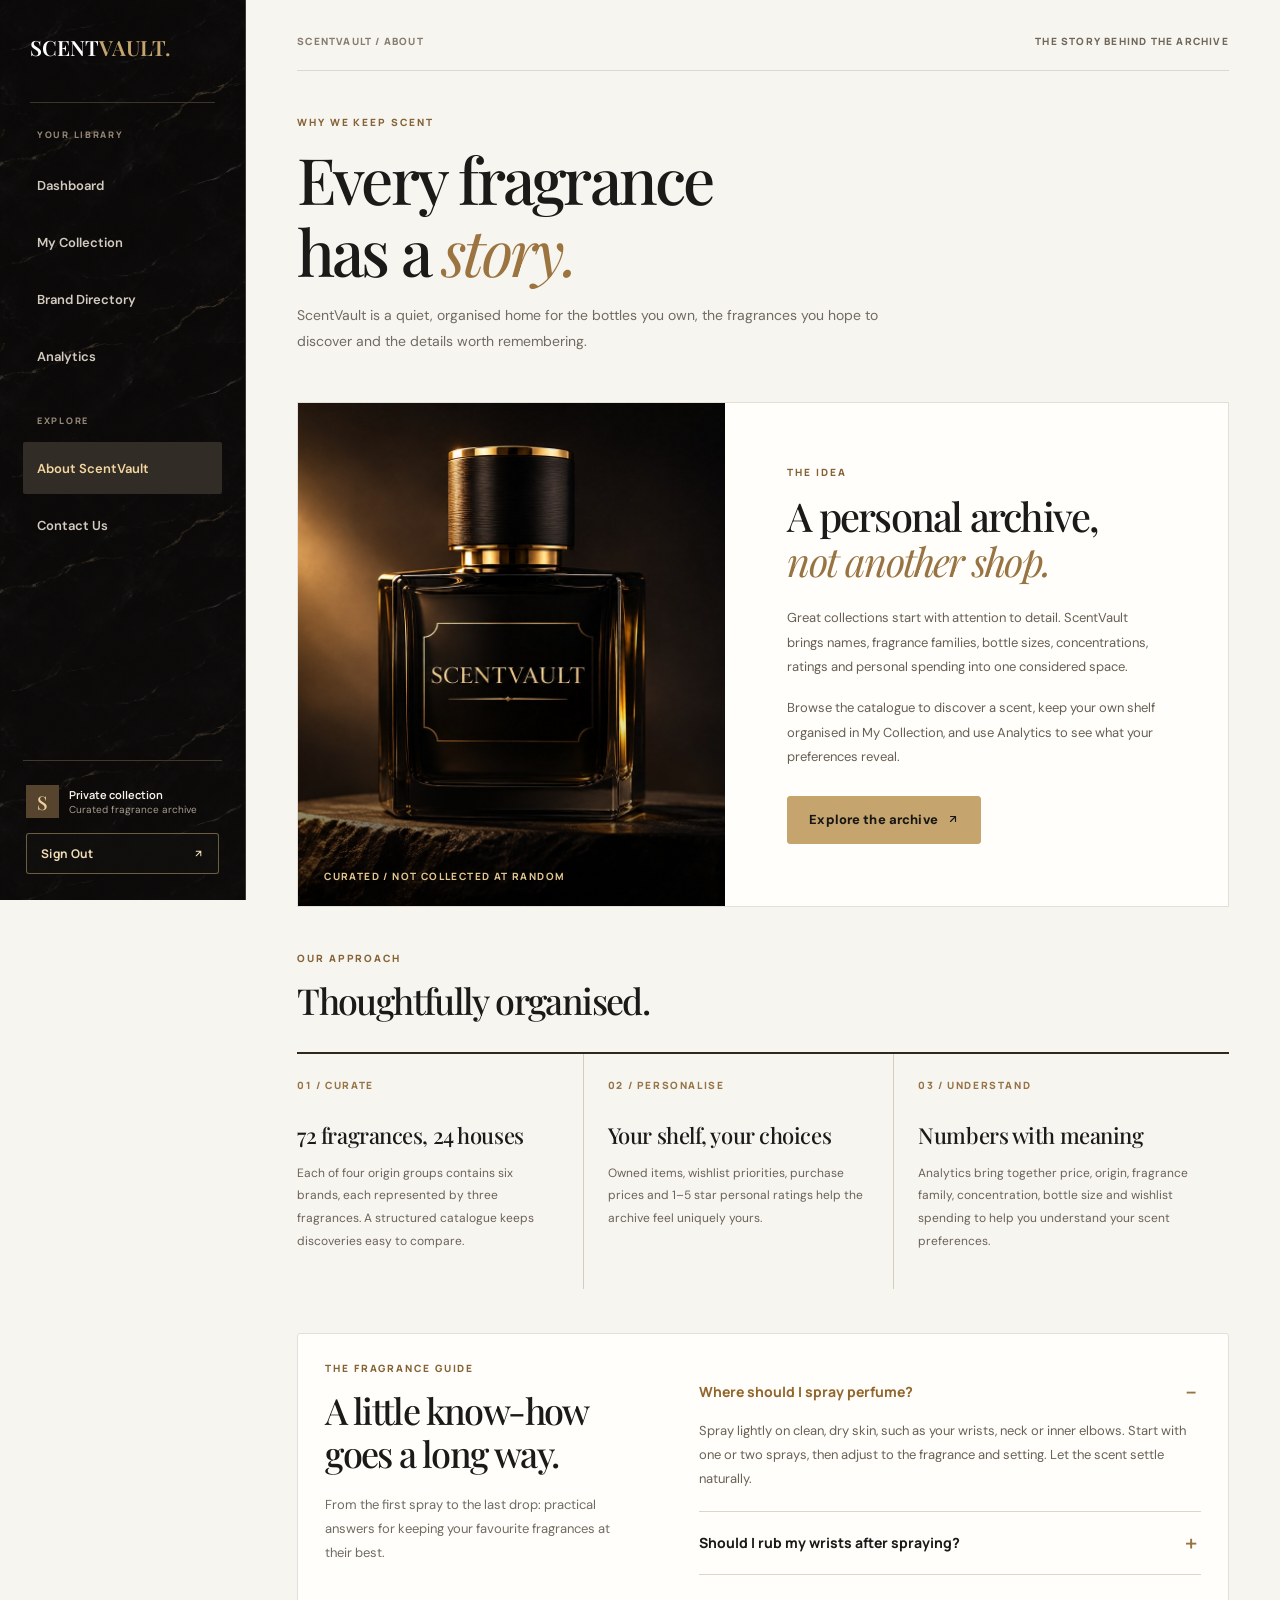
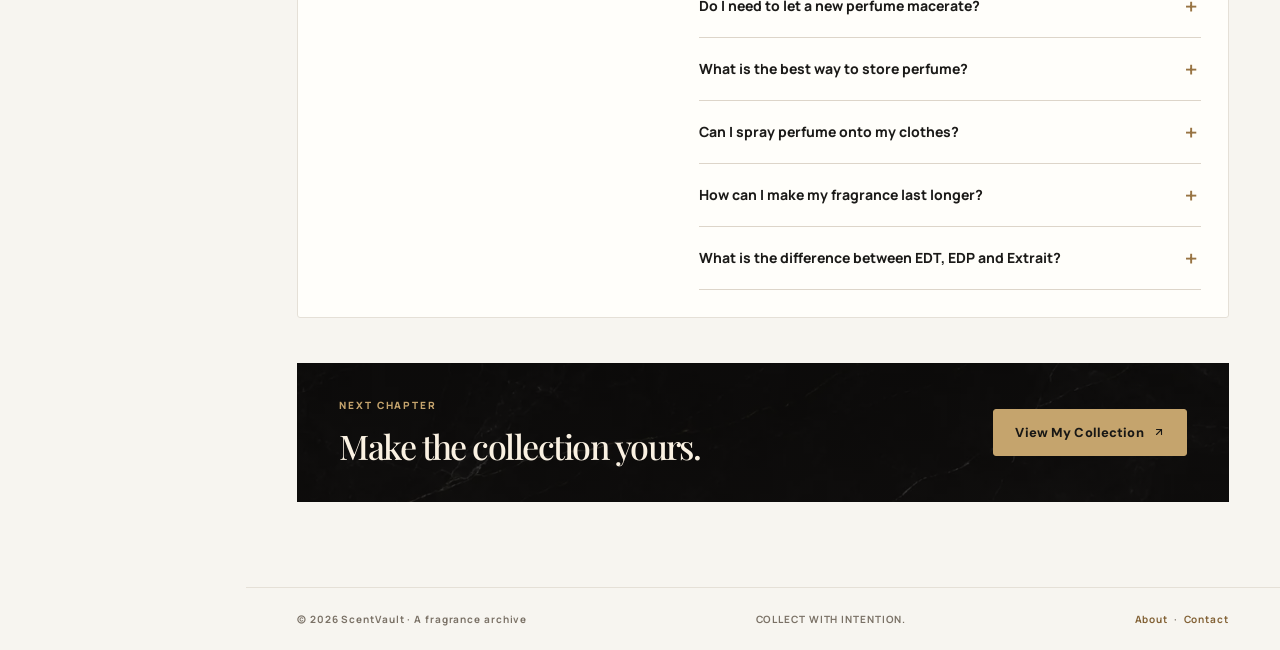
==== commit 97800b64: "Fix mobile arrow icons." ====
--- a/about.html
+++ b/about.html
@@ -12,12 +12,12 @@
   <link href="https://fonts.googleapis.com/css2?family=DM+Sans:wght@400;500;600;700&family=Manrope:wght@400;500;600;700;800&family=Playfair+Display:wght@400;500;600;700&display=swap" rel="stylesheet">
   <!-- Bootstrap 5: responsive grid, forms, spacing and accessibility utilities. -->
   <link href="css/vendor/bootstrap.min.css" rel="stylesheet">
-  <link href="css/style.css?v=2.0-refined" rel="stylesheet">
+  <link href="css/style.css?v=2.0-arrow-fix" rel="stylesheet">
 </head>
 <body><div id="siteHeader"></div><main class="site-main" id="main-content">
 <div class="topline"><span>SCENTVAULT / ABOUT</span><span class="topline-right">THE STORY BEHIND THE ARCHIVE</span></div>
 <header class="page-intro about-intro"><p class="eyebrow">WHY WE KEEP SCENT</p><h1>Every fragrance<br>has a <em>story.</em></h1><p class="muted">ScentVault is a quiet, organised home for the bottles you own, the fragrances you hope to discover and the details worth remembering.</p></header>
-<section class="about-editorial" aria-labelledby="aboutMission"><div class="about-photo"><img src="assets/images/scentvault-branded-bottle.jpg" alt="Black luxury perfume bottle with the SCENTVAULT gold insignia" loading="lazy"><span>CURATED / NOT COLLECTED AT RANDOM</span></div><div class="about-story"><p class="eyebrow">THE IDEA</p><h2 id="aboutMission">A personal archive,<br><em>not another shop.</em></h2><p>Great collections start with attention to detail. ScentVault brings names, fragrance families, bottle sizes, concentrations, ratings and personal spending into one considered space.</p><p>Browse the catalogue to discover a scent, keep your own shelf organised in My Collection, and use Analytics to see what your preferences reveal.</p><a href="collection.html#catalogue" class="btn btn-gold">Explore the archive ↗</a></div></section>
+<section class="about-editorial" aria-labelledby="aboutMission"><div class="about-photo"><img src="assets/images/scentvault-branded-bottle.jpg" alt="Black luxury perfume bottle with the SCENTVAULT gold insignia" loading="lazy"><span>CURATED / NOT COLLECTED AT RANDOM</span></div><div class="about-story"><p class="eyebrow">THE IDEA</p><h2 id="aboutMission">A personal archive,<br><em>not another shop.</em></h2><p>Great collections start with attention to detail. ScentVault brings names, fragrance families, bottle sizes, concentrations, ratings and personal spending into one considered space.</p><p>Browse the catalogue to discover a scent, keep your own shelf organised in My Collection, and use Analytics to see what your preferences reveal.</p><a href="collection.html#catalogue" class="btn btn-gold">Explore the archive <span class="sv-arrow" aria-hidden="true"></span></a></div></section>
 <section class="section-space" aria-labelledby="methodHeading"><div class="section-heading"><div><p class="eyebrow">OUR APPROACH</p><h2 id="methodHeading">Thoughtfully organised.</h2></div></div><div class="method-grid"><article><span>01 / CURATE</span><h3>72 fragrances, 24 houses</h3><p>Each of four origin groups contains six brands, each represented by three fragrances. A structured catalogue keeps discoveries easy to compare.</p></article><article><span>02 / PERSONALISE</span><h3>Your shelf, your choices</h3><p>Owned items, wishlist priorities, purchase prices and 1–5 star personal ratings help the archive feel uniquely yours.</p></article><article><span>03 / UNDERSTAND</span><h3>Numbers with meaning</h3><p>Analytics bring together price, origin, fragrance family, concentration, bottle size and wishlist spending to help you understand your scent preferences.</p></article></div></section>
 <!-- Practical fragrance-care FAQ: native details/summary supports mouse, touch and keyboard. -->
 <section class="section-space" aria-labelledby="faqHeading">
@@ -38,5 +38,5 @@
     </div>
   </article>
 </section>
-<section class="about-cta"><div><p class="eyebrow text-gold">NEXT CHAPTER</p><h2>Make the collection yours.</h2></div><a class="btn btn-gold" href="collection.html#owned">View My Collection ↗</a></section>
-</main><div id="siteFooter"></div><script src="js/data.js?v=2.0-refined"></script><script src="js/app.js?v=2.0-refined"></script></body></html>+<section class="about-cta"><div><p class="eyebrow text-gold">NEXT CHAPTER</p><h2>Make the collection yours.</h2></div><a class="btn btn-gold" href="collection.html#owned">View My Collection <span class="sv-arrow" aria-hidden="true"></span></a></section>
+</main><div id="siteFooter"></div><script src="js/data.js?v=2.0-arrow-fix"></script><script src="js/app.js?v=2.0-arrow-fix"></script></body></html>
--- a/css/style.css
+++ b/css/style.css
@@ -659,3 +659,27 @@
   .hero-lux::after {background:linear-gradient(0deg,rgba(17,16,15,.94) 0%,rgba(17,16,15,.83) 33%,rgba(17,16,15,.26) 75%,rgba(17,16,15,.08) 100%);}
 }
 @media(prefers-reduced-motion:reduce){.hero-lux .hero-photo,.hero-lux::after,.sidebar-signout {transition:none;transform:none;}}
+
+
+/* Mobile-safe action arrow: pure SVG mask, never an emoji glyph.
+   The same vector is rendered across iOS Safari, Android and desktop. */
+.sv-arrow {
+  display: inline-block;
+  width: .93em;
+  height: .93em;
+  min-width: .93em;
+  margin-left: .28em;
+  vertical-align: -.08em;
+  background-color: currentColor;
+  -webkit-mask: url("data:image/svg+xml,%3Csvg xmlns='http://www.w3.org/2000/svg' viewBox='0 0 24 24' fill='none' stroke='black' stroke-width='2.25' stroke-linecap='round' stroke-linejoin='round'%3E%3Cpath d='M7 17 17 7M7 7h10v10'/%3E%3C/svg%3E") center / contain no-repeat;
+  mask: url("data:image/svg+xml,%3Csvg xmlns='http://www.w3.org/2000/svg' viewBox='0 0 24 24' fill='none' stroke='black' stroke-width='2.25' stroke-linecap='round' stroke-linejoin='round'%3E%3Cpath d='M7 17 17 7M7 7h10v10'/%3E%3C/svg%3E") center / contain no-repeat;
+}
+/* Avoid inherited oversized spacing from generic gold button spans. */
+.btn-gold .sv-arrow { margin-left: .45em; }
+/* Icon is pinned at top-right on Scent Finder match cards. */
+.finder-matches b.sv-arrow {
+  width: 16px;
+  height: 16px;
+  min-width: 16px;
+  margin: 0;
+}
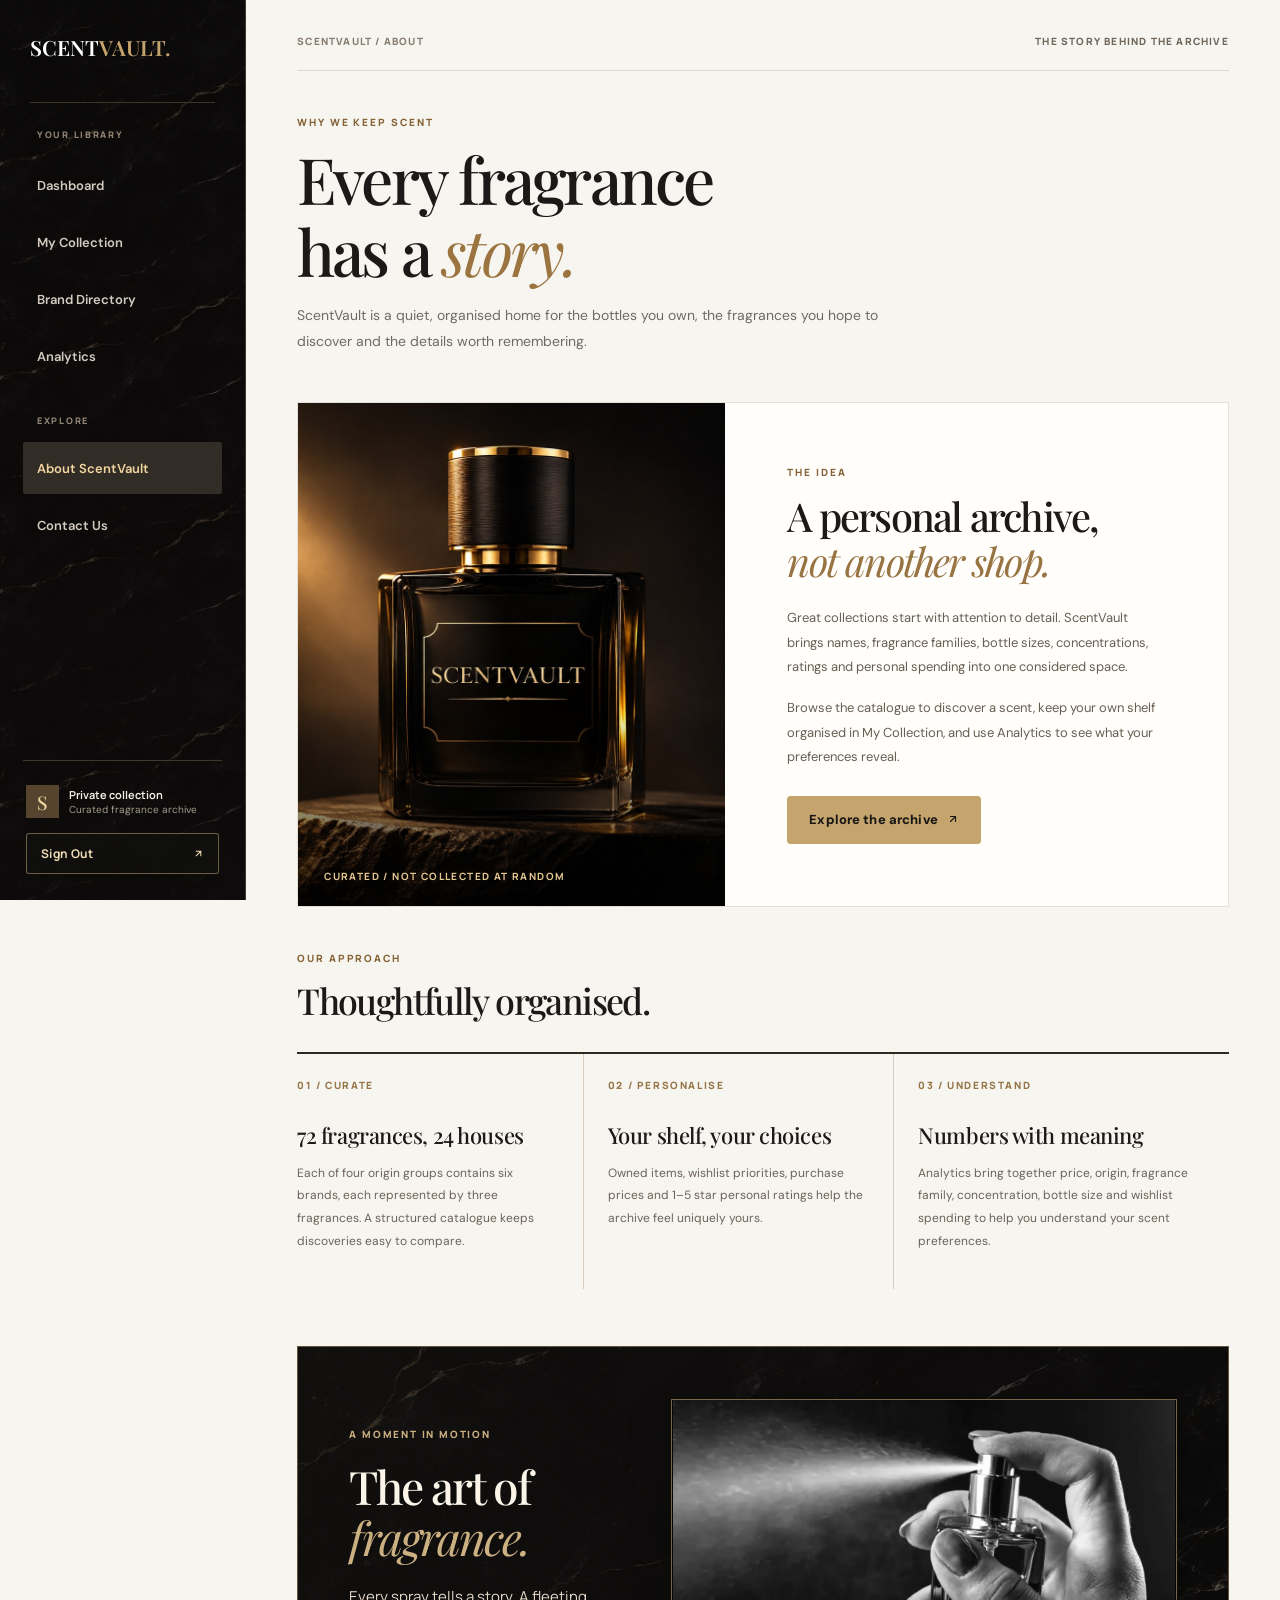
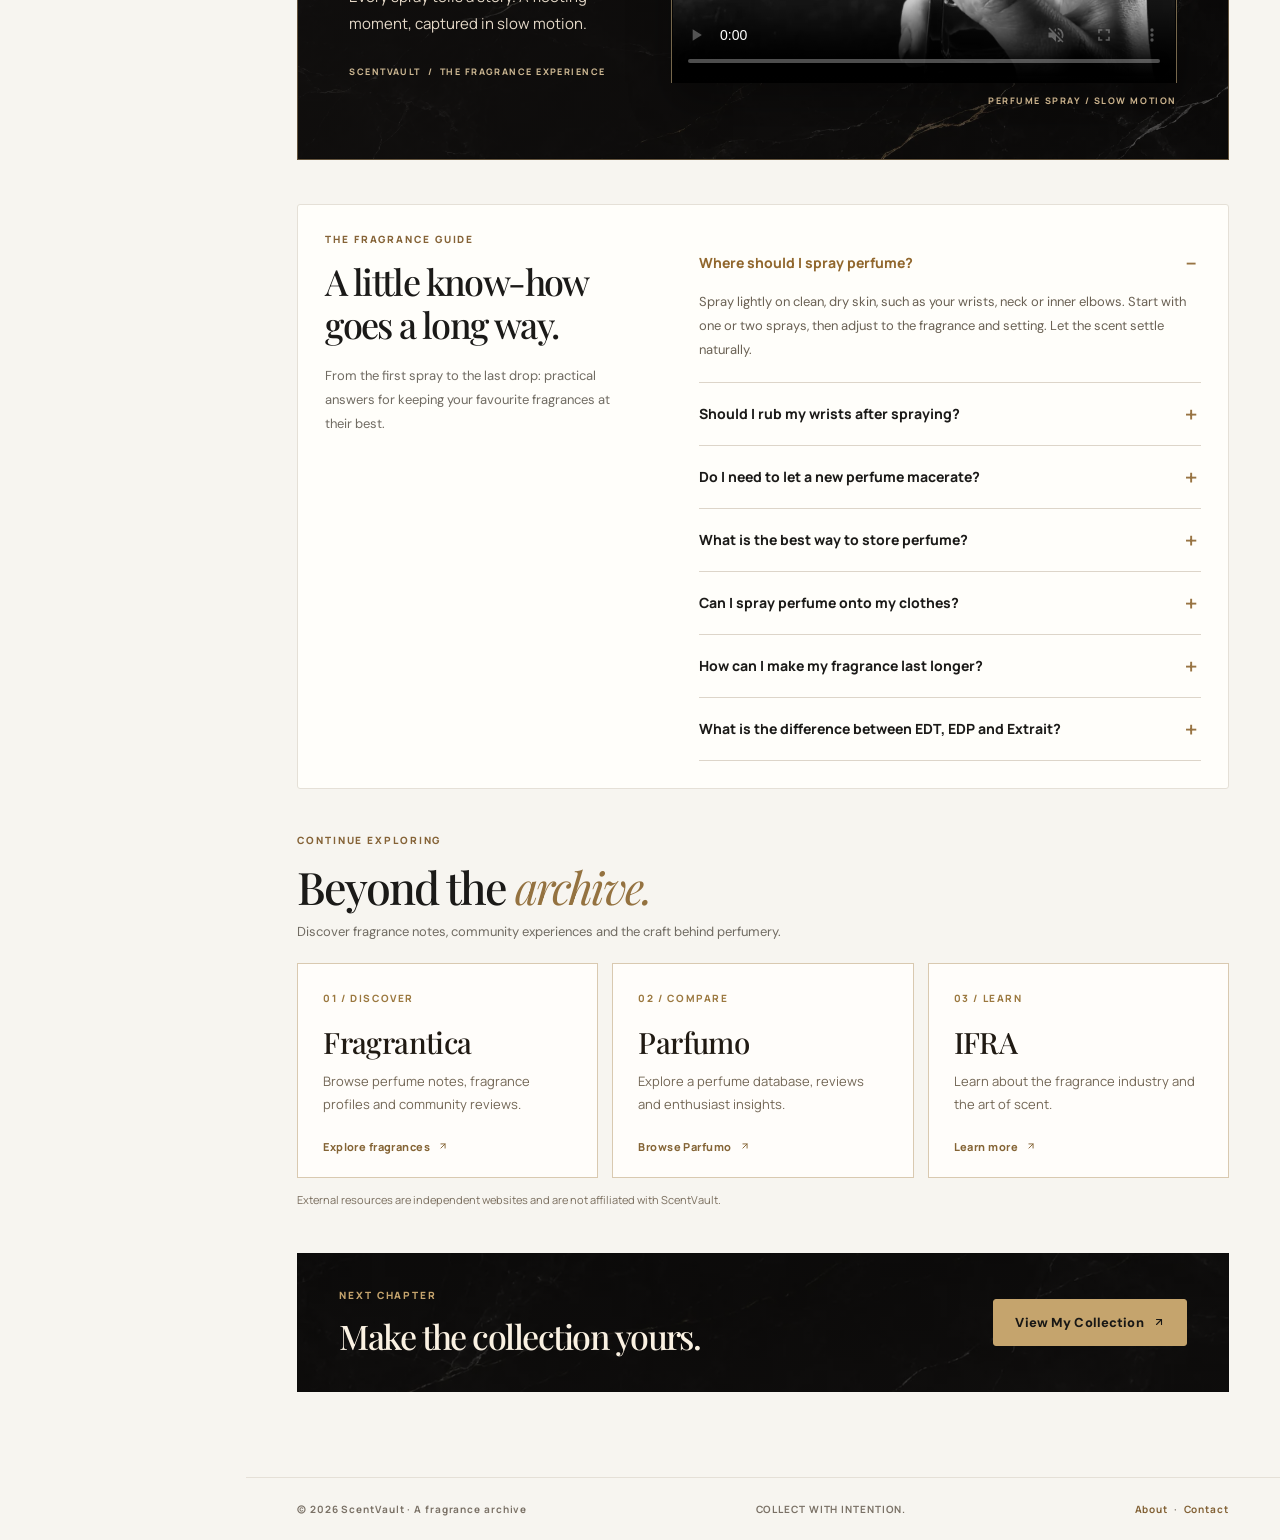
==== commit 8a2791f8: "Add perfume slow motion video and external links" ====
--- a/about.html
+++ b/about.html
@@ -12,13 +12,32 @@
   <link href="https://fonts.googleapis.com/css2?family=DM+Sans:wght@400;500;600;700&family=Manrope:wght@400;500;600;700;800&family=Playfair+Display:wght@400;500;600;700&display=swap" rel="stylesheet">
   <!-- Bootstrap 5: responsive grid, forms, spacing and accessibility utilities. -->
   <link href="css/vendor/bootstrap.min.css" rel="stylesheet">
-  <link href="css/style.css?v=2.0-arrow-fix" rel="stylesheet">
+  <link href="css/style.css?v=2.2-external-resources" rel="stylesheet">
 </head>
 <body><div id="siteHeader"></div><main class="site-main" id="main-content">
 <div class="topline"><span>SCENTVAULT / ABOUT</span><span class="topline-right">THE STORY BEHIND THE ARCHIVE</span></div>
 <header class="page-intro about-intro"><p class="eyebrow">WHY WE KEEP SCENT</p><h1>Every fragrance<br>has a <em>story.</em></h1><p class="muted">ScentVault is a quiet, organised home for the bottles you own, the fragrances you hope to discover and the details worth remembering.</p></header>
 <section class="about-editorial" aria-labelledby="aboutMission"><div class="about-photo"><img src="assets/images/scentvault-branded-bottle.jpg" alt="Black luxury perfume bottle with the SCENTVAULT gold insignia" loading="lazy"><span>CURATED / NOT COLLECTED AT RANDOM</span></div><div class="about-story"><p class="eyebrow">THE IDEA</p><h2 id="aboutMission">A personal archive,<br><em>not another shop.</em></h2><p>Great collections start with attention to detail. ScentVault brings names, fragrance families, bottle sizes, concentrations, ratings and personal spending into one considered space.</p><p>Browse the catalogue to discover a scent, keep your own shelf organised in My Collection, and use Analytics to see what your preferences reveal.</p><a href="collection.html#catalogue" class="btn btn-gold">Explore the archive <span class="sv-arrow" aria-hidden="true"></span></a></div></section>
 <section class="section-space" aria-labelledby="methodHeading"><div class="section-heading"><div><p class="eyebrow">OUR APPROACH</p><h2 id="methodHeading">Thoughtfully organised.</h2></div></div><div class="method-grid"><article><span>01 / CURATE</span><h3>72 fragrances, 24 houses</h3><p>Each of four origin groups contains six brands, each represented by three fragrances. A structured catalogue keeps discoveries easy to compare.</p></article><article><span>02 / PERSONALISE</span><h3>Your shelf, your choices</h3><p>Owned items, wishlist priorities, purchase prices and 1–5 star personal ratings help the archive feel uniquely yours.</p></article><article><span>03 / UNDERSTAND</span><h3>Numbers with meaning</h3><p>Analytics bring together price, origin, fragrance family, concentration, bottle size and wishlist spending to help you understand your scent preferences.</p></article></div></section>
+<!-- Locally hosted cinematic perfume-spray video. Native controls provide play/pause, sound and scrub support. -->
+<section class="section-space fragrance-film" aria-labelledby="fragranceFilmHeading">
+  <div class="fragrance-film__intro">
+    <p class="eyebrow text-gold">A MOMENT IN MOTION</p>
+    <h2 id="fragranceFilmHeading">The art of <em>fragrance.</em></h2>
+    <p>Every spray tells a story. A fleeting moment, captured in slow motion.</p>
+    <span class="fragrance-film__detail">SCENTVAULT&nbsp; / &nbsp;THE FRAGRANCE EXPERIENCE</span>
+  </div>
+  <figure class="fragrance-film__media">
+    <video class="fragrance-film__video" controls muted playsinline preload="metadata"
+      poster="assets/videos/perfume-spray-poster.webp" width="1280" height="720"
+      aria-label="Black-and-white slow-motion footage of perfume being sprayed">
+      <source src="assets/videos/perfume-spray-slow-motion.mp4" type="video/mp4">
+      Your browser does not support HTML video playback.
+      <a href="assets/videos/perfume-spray-slow-motion.mp4">Watch the perfume spray video</a>.
+    </video>
+    <figcaption>PERFUME SPRAY / SLOW MOTION</figcaption>
+  </figure>
+</section>
 <!-- Practical fragrance-care FAQ: native details/summary supports mouse, touch and keyboard. -->
 <section class="section-space" aria-labelledby="faqHeading">
   <article class="surface-card about-faq">
@@ -38,5 +57,37 @@
     </div>
   </article>
 </section>
+
+<!-- External reference websites: always open separately from the ScentVault experience. -->
+<section class="section-space sv-resources" aria-labelledby="externalResourcesHeading">
+  <div class="section-heading sv-resources__heading">
+    <div>
+      <p class="eyebrow">CONTINUE EXPLORING</p>
+      <h2 id="externalResourcesHeading">Beyond the <em>archive.</em></h2>
+      <p class="muted">Discover fragrance notes, community experiences and the craft behind perfumery.</p>
+    </div>
+  </div>
+  <div class="sv-resources__grid">
+    <a class="sv-resource" href="https://www.fragrantica.com/" target="_blank" rel="noopener noreferrer" aria-label="Explore Fragrantica fragrance reviews (opens in a new tab)">
+      <span class="sv-resource__index">01 / DISCOVER</span>
+      <h3>Fragrantica</h3>
+      <p>Browse perfume notes, fragrance profiles and community reviews.</p>
+      <span class="sv-resource__action">Explore fragrances <span class="sv-arrow" aria-hidden="true"></span></span>
+    </a>
+    <a class="sv-resource" href="https://www.parfumo.com/" target="_blank" rel="noopener noreferrer" aria-label="Explore Parfumo perfume database (opens in a new tab)">
+      <span class="sv-resource__index">02 / COMPARE</span>
+      <h3>Parfumo</h3>
+      <p>Explore a perfume database, reviews and enthusiast insights.</p>
+      <span class="sv-resource__action">Browse Parfumo <span class="sv-arrow" aria-hidden="true"></span></span>
+    </a>
+    <a class="sv-resource" href="https://ifrafragrance.org/about-fragrance" target="_blank" rel="noopener noreferrer" aria-label="Learn about fragrance from IFRA (opens in a new tab)">
+      <span class="sv-resource__index">03 / LEARN</span>
+      <h3>IFRA</h3>
+      <p>Learn about the fragrance industry and the art of scent.</p>
+      <span class="sv-resource__action">Learn more <span class="sv-arrow" aria-hidden="true"></span></span>
+    </a>
+  </div>
+  <p class="sv-resources__note">External resources are independent websites and are not affiliated with ScentVault.</p>
+</section>
 <section class="about-cta"><div><p class="eyebrow text-gold">NEXT CHAPTER</p><h2>Make the collection yours.</h2></div><a class="btn btn-gold" href="collection.html#owned">View My Collection <span class="sv-arrow" aria-hidden="true"></span></a></section>
 </main><div id="siteFooter"></div><script src="js/data.js?v=2.0-arrow-fix"></script><script src="js/app.js?v=2.0-arrow-fix"></script></body></html>
--- a/css/style.css
+++ b/css/style.css
@@ -683,3 +683,60 @@
   min-width: 16px;
   margin: 0;
 }
+
+
+/* About — The Art of Fragrance: local, native, responsive video player.
+   Marble remains behind the film panel; no autoplay and no remote video embed. */
+.fragrance-film {
+  --film-gold: #cbb081;
+  display:grid;
+  grid-template-columns: minmax(0,.78fr) minmax(0,1.42fr);
+  align-items:center;
+  gap:clamp(22px,3.4vw,58px);
+  margin-top:clamp(34px,4.5vw,68px);
+  padding:clamp(24px,4vw,58px);
+  color:#f7f0e3;
+  border:1px solid #64543d;
+  background-color:#171411;
+  background-image: linear-gradient(100deg,rgba(18,16,15,.86),rgba(18,16,15,.55)),var(--sv-marble);
+  background-position:center;
+  background-size:cover;
+  overflow:hidden;
+}
+.fragrance-film__intro {min-width:0}
+.fragrance-film__intro .eyebrow {margin-bottom:19px;letter-spacing:.18em;color:var(--film-gold)}
+.fragrance-film__intro h2 {color:#fbf5e9;font:500 clamp(32px,3.6vw,58px)/1.11 var(--serif);margin:0 0 20px}
+.fragrance-film__intro h2 em {font-weight:400;color:var(--film-gold)}
+.fragrance-film__intro p:not(.eyebrow) {font:400 clamp(13px,1.25vw,15px)/1.8 var(--narrow);color:#e5d9c8;max-width:31ch;margin:0 0 27px}
+.fragrance-film__detail {display:block;max-width:100%;font:750 9px/1.7 var(--narrow);letter-spacing:.16em;color:#cdb893;overflow-wrap:anywhere}
+.fragrance-film__media {min-width:0;margin:0}
+.fragrance-film__video {display:block;width:100%;height:auto;aspect-ratio:16/9;object-fit:contain;background:#050505;border:1px solid rgba(222,193,143,.52);box-shadow:0 20px 40px rgba(0,0,0,.32)}
+.fragrance-film__media figcaption {margin-top:11px;color:#cab28c;font:750 9px/1.5 var(--narrow);letter-spacing:.17em;text-align:right}
+@media(max-width:760px){
+  .fragrance-film{grid-template-columns:minmax(0,1fr);gap:22px;padding:24px 18px;margin-top:30px}
+  .fragrance-film__intro h2{font-size:clamp(31px,8vw,45px);margin-bottom:12px}
+  .fragrance-film__intro p:not(.eyebrow){max-width:50ch;margin-bottom:13px}
+  .fragrance-film__detail{font-size:8px}
+}
+
+
+/* About — curated external fragrance reference links.
+   Open in a new tab and retain keyboard focus indicators for accessibility. */
+.sv-resources__heading {margin-bottom:20px;}
+.sv-resources__heading h2 {font:500 clamp(31px,3.5vw,49px)/1.17 var(--serif,Georgia,serif);color:var(--ink,#221f1b);margin:0 0 9px;}
+.sv-resources__heading h2 em {color:#947240;font-weight:400;}
+.sv-resources__heading .muted {max-width:60ch;}
+.sv-resources__grid {display:grid;grid-template-columns:repeat(3,minmax(0,1fr));gap:14px;}
+.sv-resource {display:flex;flex-direction:column;gap:0;min-width:0;padding:27px 25px 23px;border:1px solid #d9c9b0;background:#fffdfa;text-decoration:none!important;color:#27211a;transition:border-color .25s ease,transform .25s ease,box-shadow .25s ease;}
+.sv-resource:hover {border-color:#9b783f;box-shadow:0 15px 38px rgba(40,28,13,.10);transform:translateY(-3px);color:#27211a;}
+.sv-resource:focus-visible {outline:3px solid #9b783f;outline-offset:4px;}
+.sv-resource__index {font:750 10px/1.4 var(--narrow,Arial,sans-serif);letter-spacing:.16em;color:#9b783f;}
+.sv-resource h3 {font:500 clamp(22px,2.3vw,30px)/1.22 var(--serif,Georgia,serif);margin:19px 0 10px;color:#201a13;}
+.sv-resource p {font:400 13px/1.75 var(--narrow,Arial,sans-serif);color:#726655;margin:0 0 23px;max-width:40ch;flex:1;}
+.sv-resource__action {display:inline-flex;align-items:center;gap:5px;font:750 11px/1.4 var(--narrow,Arial,sans-serif);color:#846435;letter-spacing:.04em;}
+.sv-resource__action .sv-arrow {transition:transform .25s ease;}
+.sv-resource:hover .sv-resource__action .sv-arrow {transform:translate(2px,-2px);}
+.sv-resources__note {font:400 11px/1.55 var(--narrow,Arial,sans-serif);color:#796d5d;margin:13px 0 0;}
+@media(max-width:900px) {.sv-resources__grid {grid-template-columns:repeat(2,minmax(0,1fr));}}
+@media(max-width:620px) {.sv-resources__grid {grid-template-columns:minmax(0,1fr);gap:11px;}.sv-resource {padding:23px 21px 20px;}.sv-resource h3{margin:12px 0 8px;}.sv-resource p{margin-bottom:16px;}}
+@media(prefers-reduced-motion:reduce){.sv-resource,.sv-resource__action .sv-arrow{transition:none;}.sv-resource:hover{transform:none;}}
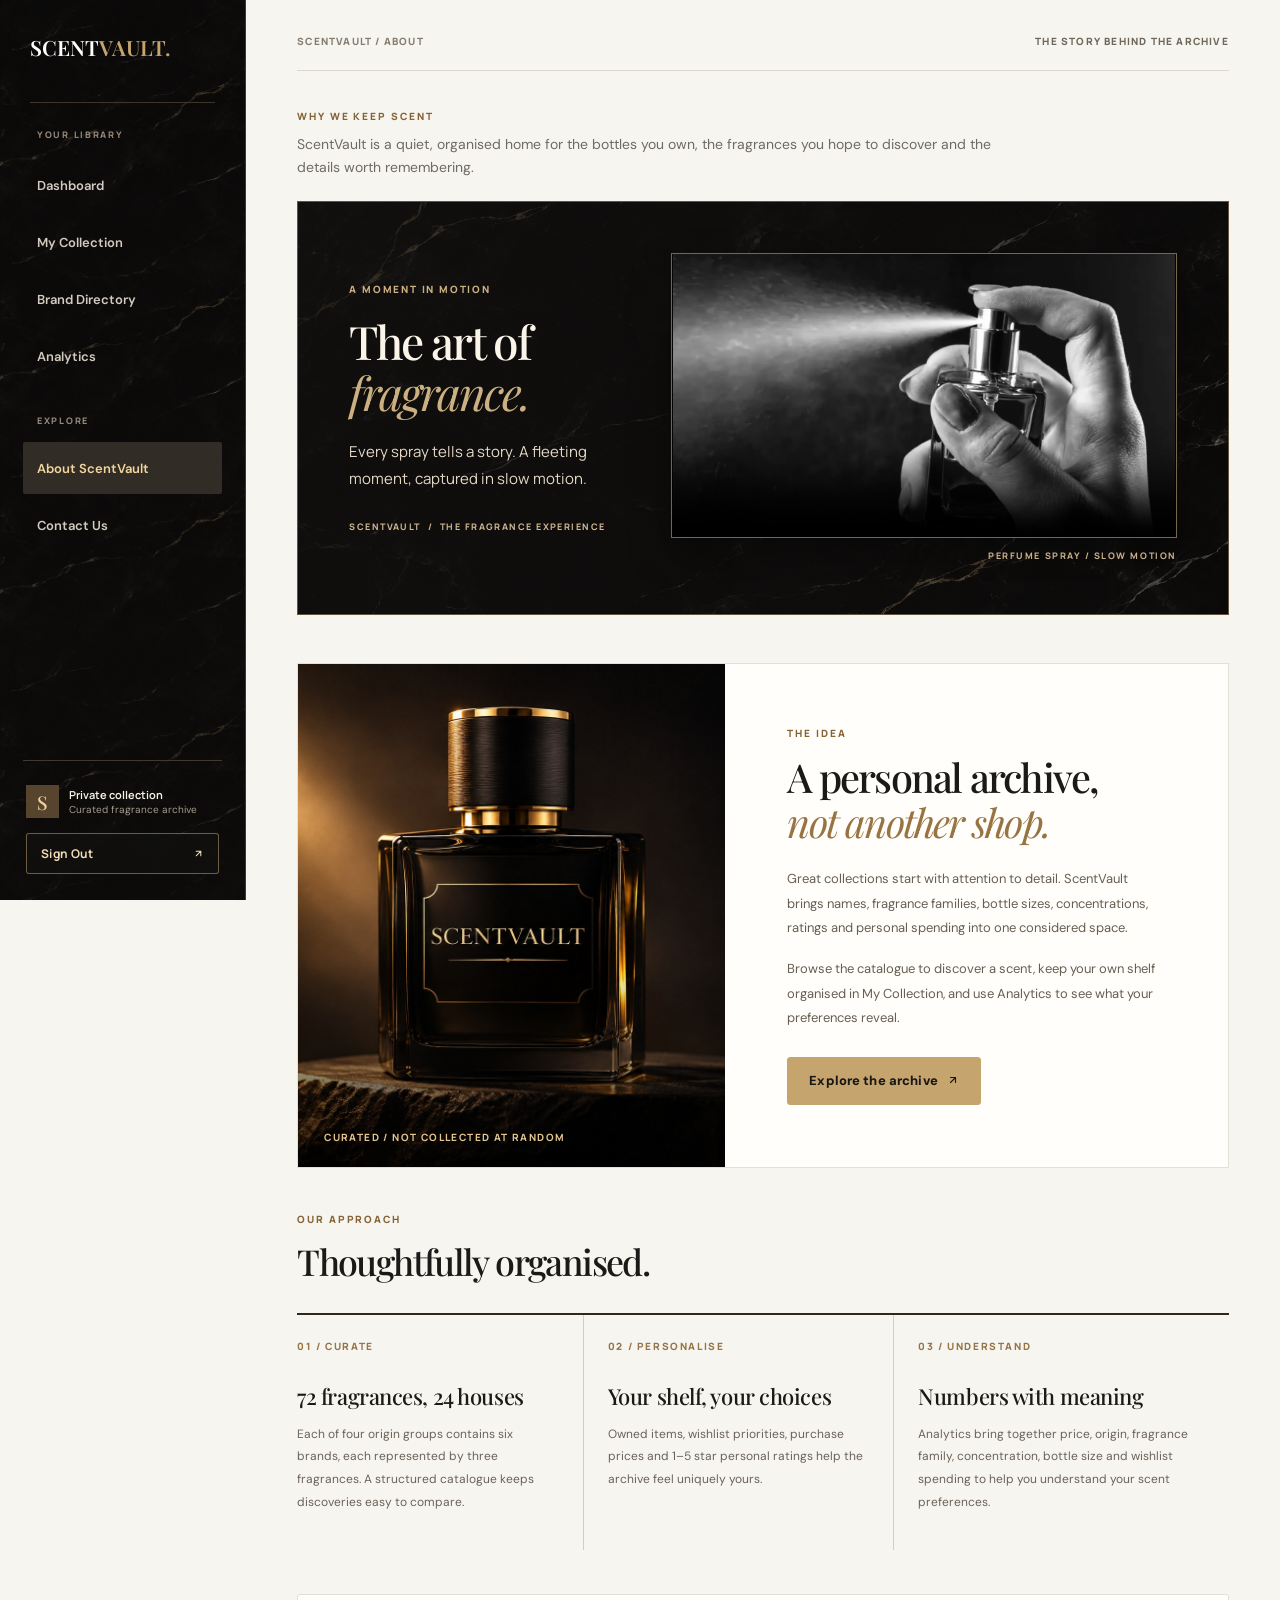
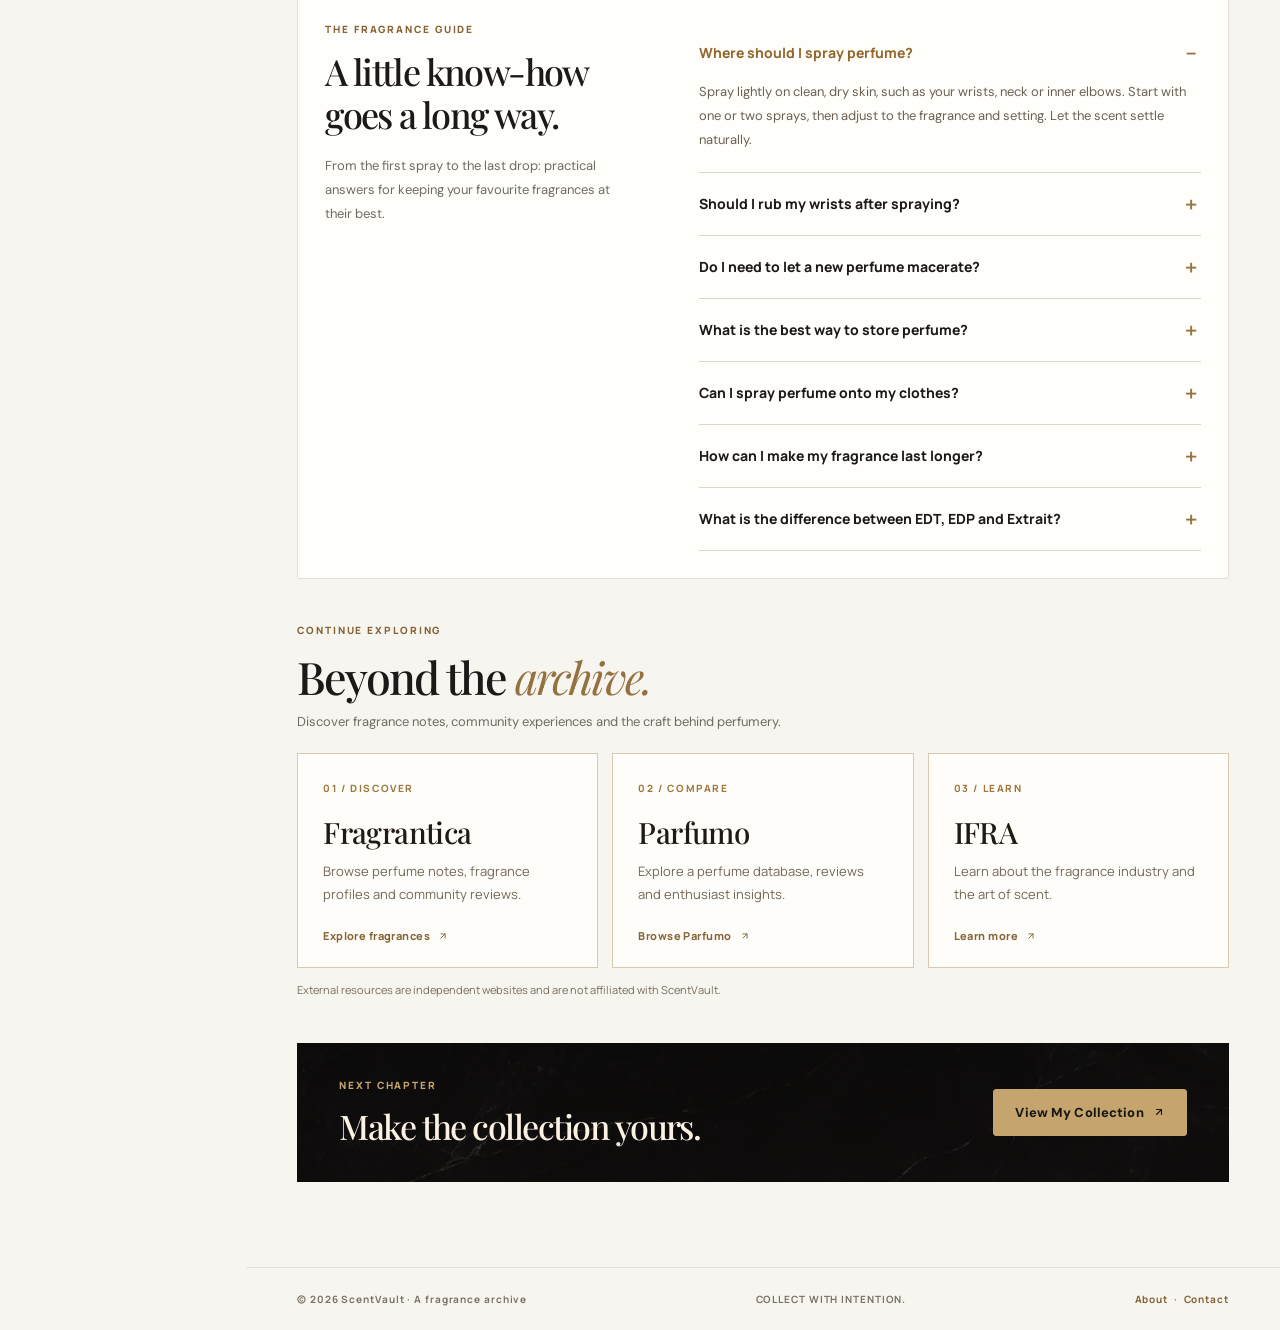
==== commit 55d46ff6: "Update About Page video layout" ====
--- a/about.html
+++ b/about.html
@@ -12,18 +12,16 @@
   <link href="https://fonts.googleapis.com/css2?family=DM+Sans:wght@400;500;600;700&family=Manrope:wght@400;500;600;700;800&family=Playfair+Display:wght@400;500;600;700&display=swap" rel="stylesheet">
   <!-- Bootstrap 5: responsive grid, forms, spacing and accessibility utilities. -->
   <link href="css/vendor/bootstrap.min.css" rel="stylesheet">
-  <link href="css/style.css?v=2.2-external-resources" rel="stylesheet">
+  <link href="css/style.css?v=2.4-about-intro-clean" rel="stylesheet">
 </head>
 <body><div id="siteHeader"></div><main class="site-main" id="main-content">
 <div class="topline"><span>SCENTVAULT / ABOUT</span><span class="topline-right">THE STORY BEHIND THE ARCHIVE</span></div>
-<header class="page-intro about-intro"><p class="eyebrow">WHY WE KEEP SCENT</p><h1>Every fragrance<br>has a <em>story.</em></h1><p class="muted">ScentVault is a quiet, organised home for the bottles you own, the fragrances you hope to discover and the details worth remembering.</p></header>
-<section class="about-editorial" aria-labelledby="aboutMission"><div class="about-photo"><img src="assets/images/scentvault-branded-bottle.jpg" alt="Black luxury perfume bottle with the SCENTVAULT gold insignia" loading="lazy"><span>CURATED / NOT COLLECTED AT RANDOM</span></div><div class="about-story"><p class="eyebrow">THE IDEA</p><h2 id="aboutMission">A personal archive,<br><em>not another shop.</em></h2><p>Great collections start with attention to detail. ScentVault brings names, fragrance families, bottle sizes, concentrations, ratings and personal spending into one considered space.</p><p>Browse the catalogue to discover a scent, keep your own shelf organised in My Collection, and use Analytics to see what your preferences reveal.</p><a href="collection.html#catalogue" class="btn btn-gold">Explore the archive <span class="sv-arrow" aria-hidden="true"></span></a></div></section>
-<section class="section-space" aria-labelledby="methodHeading"><div class="section-heading"><div><p class="eyebrow">OUR APPROACH</p><h2 id="methodHeading">Thoughtfully organised.</h2></div></div><div class="method-grid"><article><span>01 / CURATE</span><h3>72 fragrances, 24 houses</h3><p>Each of four origin groups contains six brands, each represented by three fragrances. A structured catalogue keeps discoveries easy to compare.</p></article><article><span>02 / PERSONALISE</span><h3>Your shelf, your choices</h3><p>Owned items, wishlist priorities, purchase prices and 1–5 star personal ratings help the archive feel uniquely yours.</p></article><article><span>03 / UNDERSTAND</span><h3>Numbers with meaning</h3><p>Analytics bring together price, origin, fragrance family, concentration, bottle size and wishlist spending to help you understand your scent preferences.</p></article></div></section>
+<header class="page-intro about-intro about-intro--compact"><p class="eyebrow">WHY WE KEEP SCENT</p><p class="muted">ScentVault is a quiet, organised home for the bottles you own, the fragrances you hope to discover and the details worth remembering.</p></header>
 <!-- Locally hosted cinematic perfume-spray video. Native controls provide play/pause, sound and scrub support. -->
-<section class="section-space fragrance-film" aria-labelledby="fragranceFilmHeading">
+<section class="section-space fragrance-film fragrance-film--top" aria-labelledby="fragranceFilmHeading">
   <div class="fragrance-film__intro">
     <p class="eyebrow text-gold">A MOMENT IN MOTION</p>
-    <h2 id="fragranceFilmHeading">The art of <em>fragrance.</em></h2>
+    <h1 id="fragranceFilmHeading">The art of <em>fragrance.</em></h1>
     <p>Every spray tells a story. A fleeting moment, captured in slow motion.</p>
     <span class="fragrance-film__detail">SCENTVAULT&nbsp; / &nbsp;THE FRAGRANCE EXPERIENCE</span>
   </div>
@@ -38,6 +36,8 @@
     <figcaption>PERFUME SPRAY / SLOW MOTION</figcaption>
   </figure>
 </section>
+<section class="about-editorial" aria-labelledby="aboutMission"><div class="about-photo"><img src="assets/images/scentvault-branded-bottle.jpg" alt="Black luxury perfume bottle with the SCENTVAULT gold insignia" loading="lazy"><span>CURATED / NOT COLLECTED AT RANDOM</span></div><div class="about-story"><p class="eyebrow">THE IDEA</p><h2 id="aboutMission">A personal archive,<br><em>not another shop.</em></h2><p>Great collections start with attention to detail. ScentVault brings names, fragrance families, bottle sizes, concentrations, ratings and personal spending into one considered space.</p><p>Browse the catalogue to discover a scent, keep your own shelf organised in My Collection, and use Analytics to see what your preferences reveal.</p><a href="collection.html#catalogue" class="btn btn-gold">Explore the archive <span class="sv-arrow" aria-hidden="true"></span></a></div></section>
+<section class="section-space" aria-labelledby="methodHeading"><div class="section-heading"><div><p class="eyebrow">OUR APPROACH</p><h2 id="methodHeading">Thoughtfully organised.</h2></div></div><div class="method-grid"><article><span>01 / CURATE</span><h3>72 fragrances, 24 houses</h3><p>Each of four origin groups contains six brands, each represented by three fragrances. A structured catalogue keeps discoveries easy to compare.</p></article><article><span>02 / PERSONALISE</span><h3>Your shelf, your choices</h3><p>Owned items, wishlist priorities, purchase prices and 1–5 star personal ratings help the archive feel uniquely yours.</p></article><article><span>03 / UNDERSTAND</span><h3>Numbers with meaning</h3><p>Analytics bring together price, origin, fragrance family, concentration, bottle size and wishlist spending to help you understand your scent preferences.</p></article></div></section>
 <!-- Practical fragrance-care FAQ: native details/summary supports mouse, touch and keyboard. -->
 <section class="section-space" aria-labelledby="faqHeading">
   <article class="surface-card about-faq">
--- a/css/style.css
+++ b/css/style.css
@@ -705,8 +705,8 @@
 }
 .fragrance-film__intro {min-width:0}
 .fragrance-film__intro .eyebrow {margin-bottom:19px;letter-spacing:.18em;color:var(--film-gold)}
-.fragrance-film__intro h2 {color:#fbf5e9;font:500 clamp(32px,3.6vw,58px)/1.11 var(--serif);margin:0 0 20px}
-.fragrance-film__intro h2 em {font-weight:400;color:var(--film-gold)}
+.fragrance-film__intro h1 {color:#fbf5e9;font:500 clamp(32px,3.6vw,58px)/1.11 var(--serif);margin:0 0 20px}
+.fragrance-film__intro h1 em {font-weight:400;color:var(--film-gold)}
 .fragrance-film__intro p:not(.eyebrow) {font:400 clamp(13px,1.25vw,15px)/1.8 var(--narrow);color:#e5d9c8;max-width:31ch;margin:0 0 27px}
 .fragrance-film__detail {display:block;max-width:100%;font:750 9px/1.7 var(--narrow);letter-spacing:.16em;color:#cdb893;overflow-wrap:anywhere}
 .fragrance-film__media {min-width:0;margin:0}
@@ -714,7 +714,7 @@
 .fragrance-film__media figcaption {margin-top:11px;color:#cab28c;font:750 9px/1.5 var(--narrow);letter-spacing:.17em;text-align:right}
 @media(max-width:760px){
   .fragrance-film{grid-template-columns:minmax(0,1fr);gap:22px;padding:24px 18px;margin-top:30px}
-  .fragrance-film__intro h2{font-size:clamp(31px,8vw,45px);margin-bottom:12px}
+  .fragrance-film__intro h1{font-size:clamp(31px,8vw,45px);margin-bottom:12px}
   .fragrance-film__intro p:not(.eyebrow){max-width:50ch;margin-bottom:13px}
   .fragrance-film__detail{font-size:8px}
 }
@@ -740,3 +740,28 @@
 @media(max-width:900px) {.sv-resources__grid {grid-template-columns:repeat(2,minmax(0,1fr));}}
 @media(max-width:620px) {.sv-resources__grid {grid-template-columns:minmax(0,1fr);gap:11px;}.sv-resource {padding:23px 21px 20px;}.sv-resource h3{margin:12px 0 8px;}.sv-resource p{margin-bottom:16px;}}
 @media(prefers-reduced-motion:reduce){.sv-resource,.sv-resource__action .sv-arrow{transition:none;}.sv-resource:hover{transform:none;}}
+
+/* About page: lead with the fragrance film directly below the intro copy.
+   Preserve the existing branded-bottle story section further down. */
+.about-intro + .fragrance-film--top {
+  margin-top: 22px;
+  margin-bottom: 48px;
+}
+@media (max-width: 760px) {
+  .about-intro + .fragrance-film--top {
+    margin-top: 20px;
+    margin-bottom: 32px;
+  }
+}
+
+/* About: slim introduction, with film as the primary page heading.
+   The oversized “Every fragrance has a story” heading was intentionally removed. */
+.about-intro--compact {padding:12px 0 0;max-width:820px!important}
+.about-intro--compact .eyebrow {margin:0 0 9px}
+.about-intro--compact p.muted {margin:0;max-width:730px;font-size:14px;line-height:1.65}
+.about-intro--compact + .fragrance-film--top {margin-top:22px}
+@media(max-width:680px){
+  .about-intro--compact {padding-top:7px}
+  .about-intro--compact p.muted {font-size:13px;line-height:1.65}
+  .about-intro--compact + .fragrance-film--top {margin-top:18px}
+}
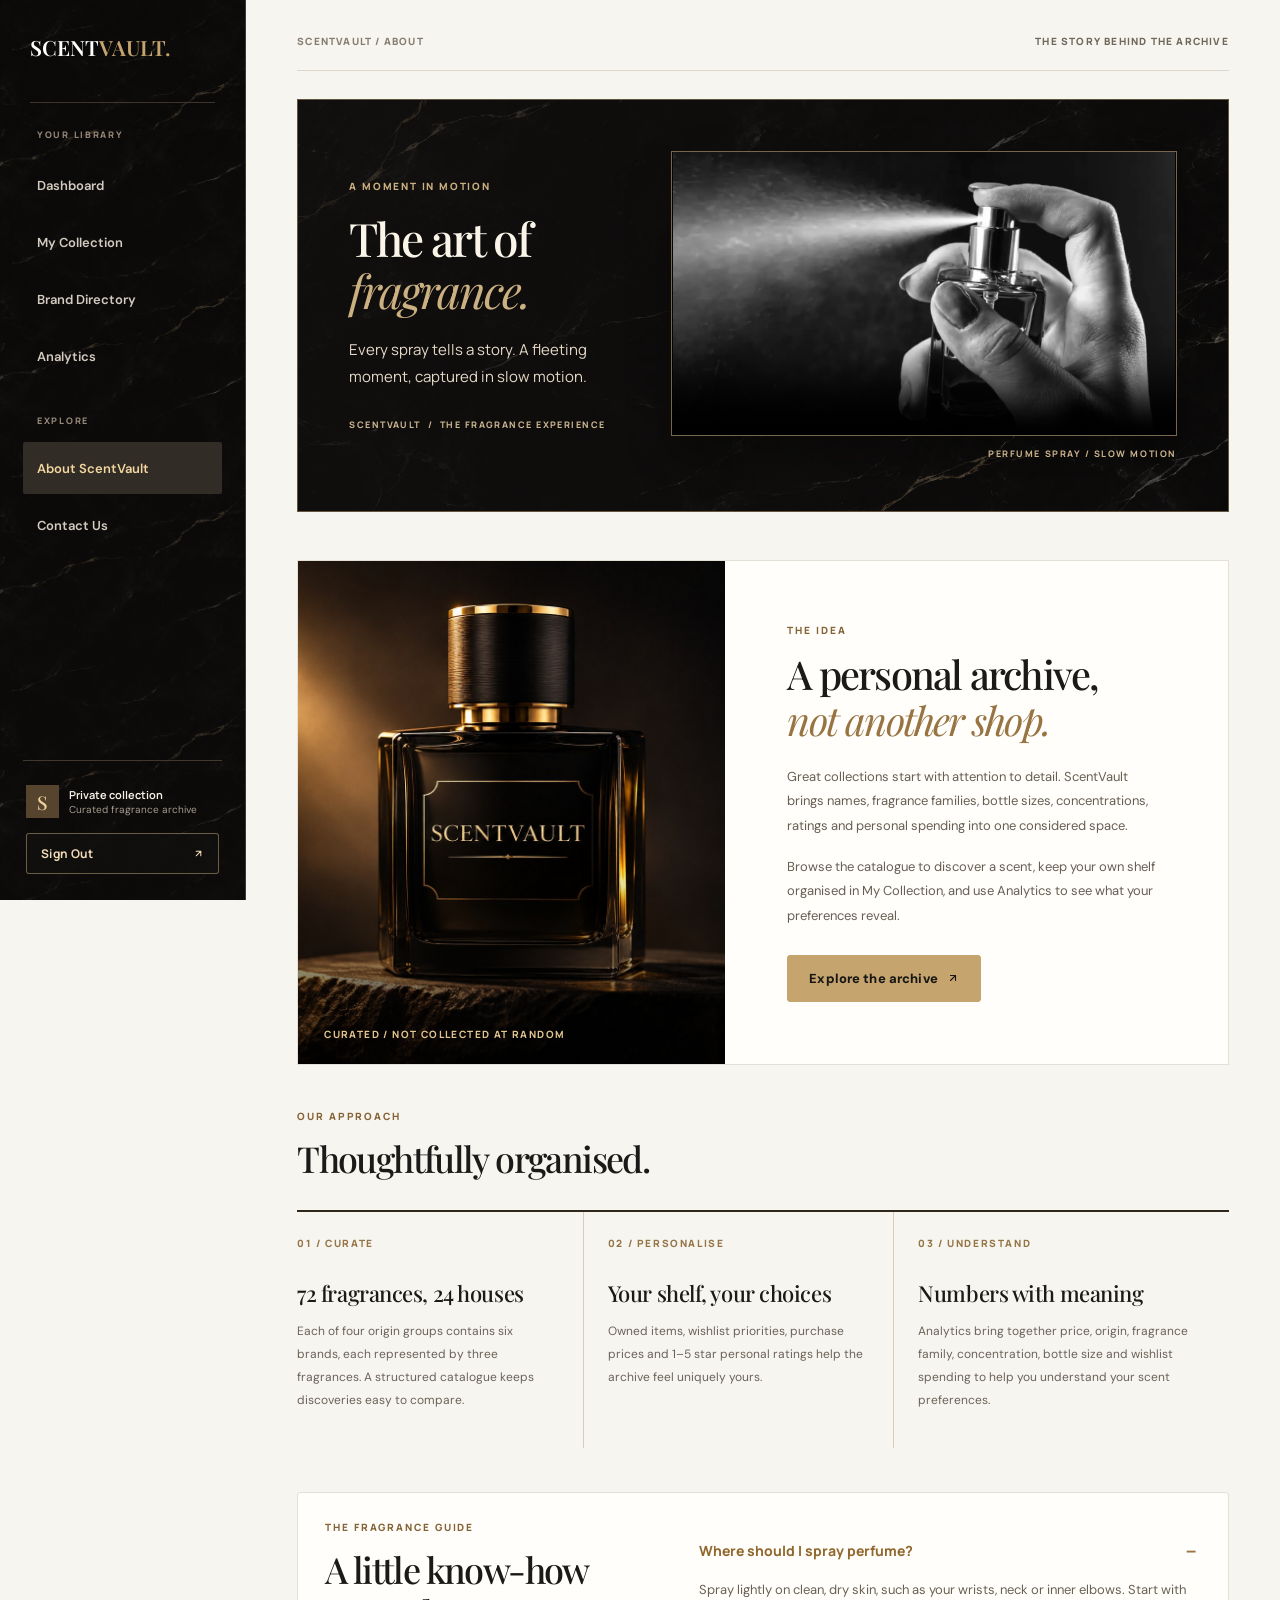
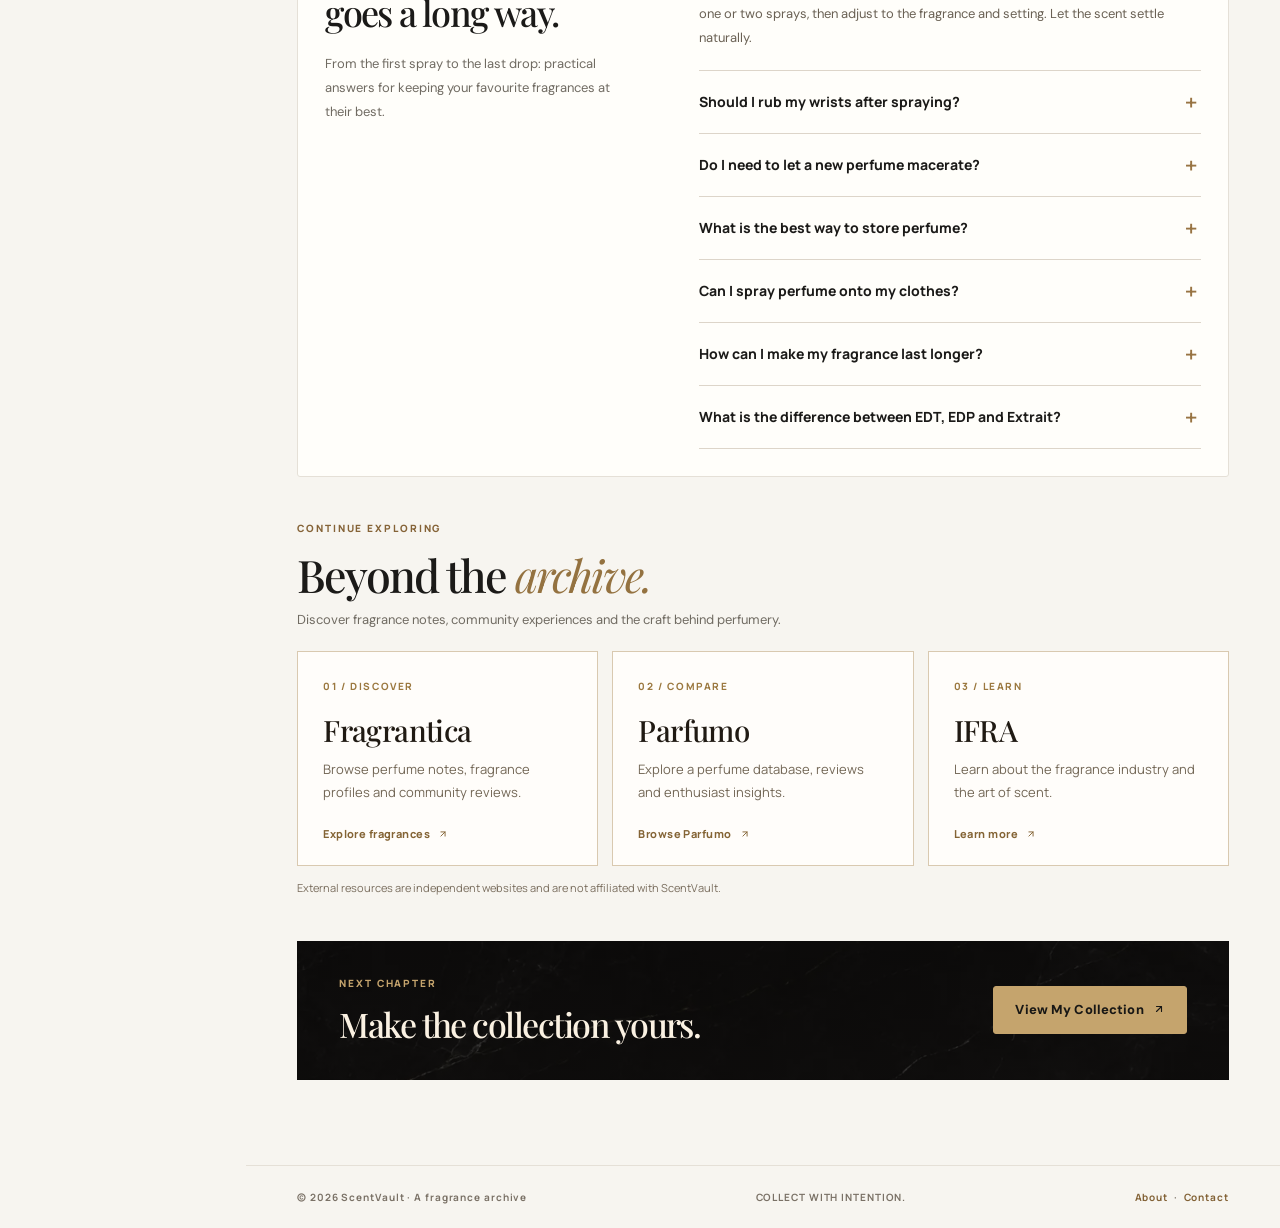
==== commit 347f0d60: "Remove small text above About video" ====
--- a/about.html
+++ b/about.html
@@ -12,11 +12,11 @@
   <link href="https://fonts.googleapis.com/css2?family=DM+Sans:wght@400;500;600;700&family=Manrope:wght@400;500;600;700;800&family=Playfair+Display:wght@400;500;600;700&display=swap" rel="stylesheet">
   <!-- Bootstrap 5: responsive grid, forms, spacing and accessibility utilities. -->
   <link href="css/vendor/bootstrap.min.css" rel="stylesheet">
-  <link href="css/style.css?v=2.4-about-intro-clean" rel="stylesheet">
+  <link href="css/style.css?v=2.5-video-first" rel="stylesheet">
 </head>
 <body><div id="siteHeader"></div><main class="site-main" id="main-content">
 <div class="topline"><span>SCENTVAULT / ABOUT</span><span class="topline-right">THE STORY BEHIND THE ARCHIVE</span></div>
-<header class="page-intro about-intro about-intro--compact"><p class="eyebrow">WHY WE KEEP SCENT</p><p class="muted">ScentVault is a quiet, organised home for the bottles you own, the fragrances you hope to discover and the details worth remembering.</p></header>
+
 <!-- Locally hosted cinematic perfume-spray video. Native controls provide play/pause, sound and scrub support. -->
 <section class="section-space fragrance-film fragrance-film--top" aria-labelledby="fragranceFilmHeading">
   <div class="fragrance-film__intro">
--- a/css/style.css
+++ b/css/style.css
@@ -741,27 +741,15 @@
 @media(max-width:620px) {.sv-resources__grid {grid-template-columns:minmax(0,1fr);gap:11px;}.sv-resource {padding:23px 21px 20px;}.sv-resource h3{margin:12px 0 8px;}.sv-resource p{margin-bottom:16px;}}
 @media(prefers-reduced-motion:reduce){.sv-resource,.sv-resource__action .sv-arrow{transition:none;}.sv-resource:hover{transform:none;}}
 
-/* About page: lead with the fragrance film directly below the intro copy.
-   Preserve the existing branded-bottle story section further down. */
-.about-intro + .fragrance-film--top {
-  margin-top: 22px;
+/* About: the film is the first content after the breadcrumb/topline.
+   The previous eyebrow and introductory paragraph have been removed. */
+.topline + .fragrance-film--top {
+  margin-top: 28px;
   margin-bottom: 48px;
 }
-@media (max-width: 760px) {
-  .about-intro + .fragrance-film--top {
+@media (max-width:760px) {
+  .topline + .fragrance-film--top {
     margin-top: 20px;
     margin-bottom: 32px;
   }
 }
-
-/* About: slim introduction, with film as the primary page heading.
-   The oversized “Every fragrance has a story” heading was intentionally removed. */
-.about-intro--compact {padding:12px 0 0;max-width:820px!important}
-.about-intro--compact .eyebrow {margin:0 0 9px}
-.about-intro--compact p.muted {margin:0;max-width:730px;font-size:14px;line-height:1.65}
-.about-intro--compact + .fragrance-film--top {margin-top:22px}
-@media(max-width:680px){
-  .about-intro--compact {padding-top:7px}
-  .about-intro--compact p.muted {font-size:13px;line-height:1.65}
-  .about-intro--compact + .fragrance-film--top {margin-top:18px}
-}
